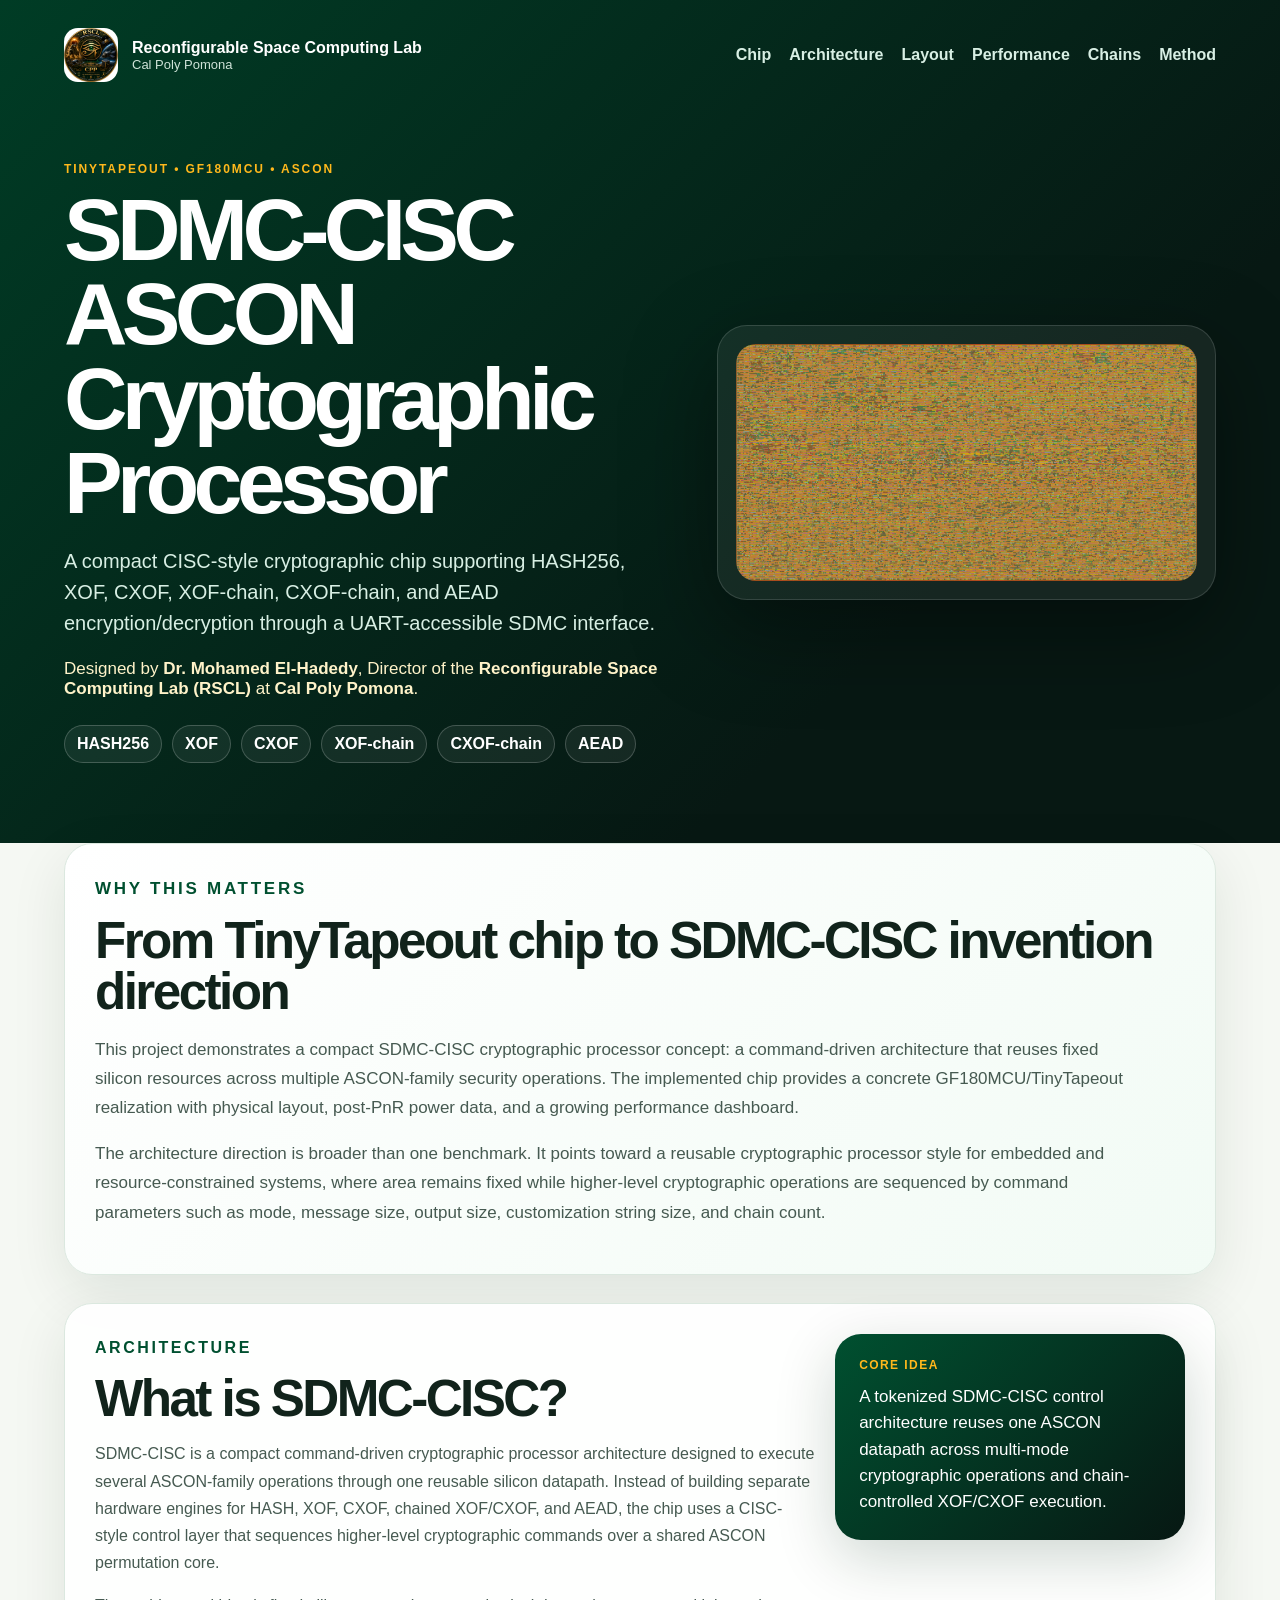
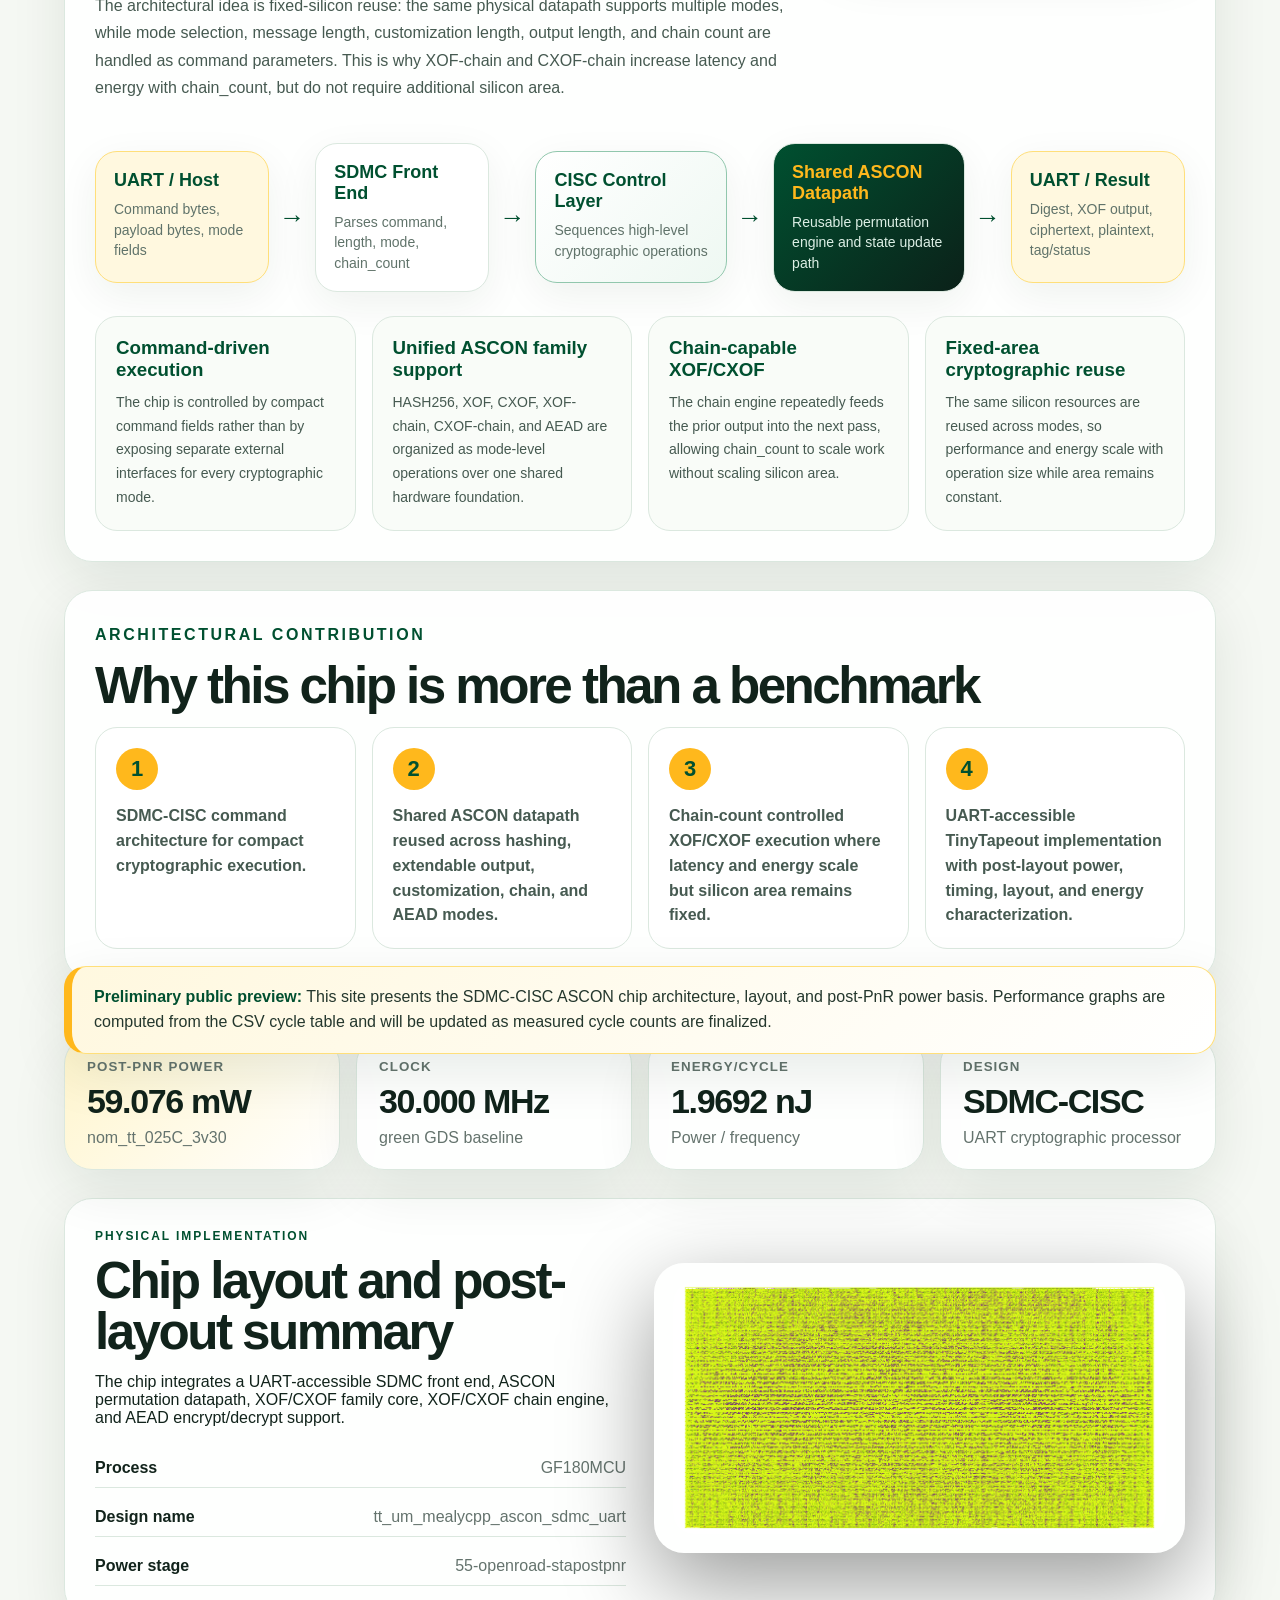
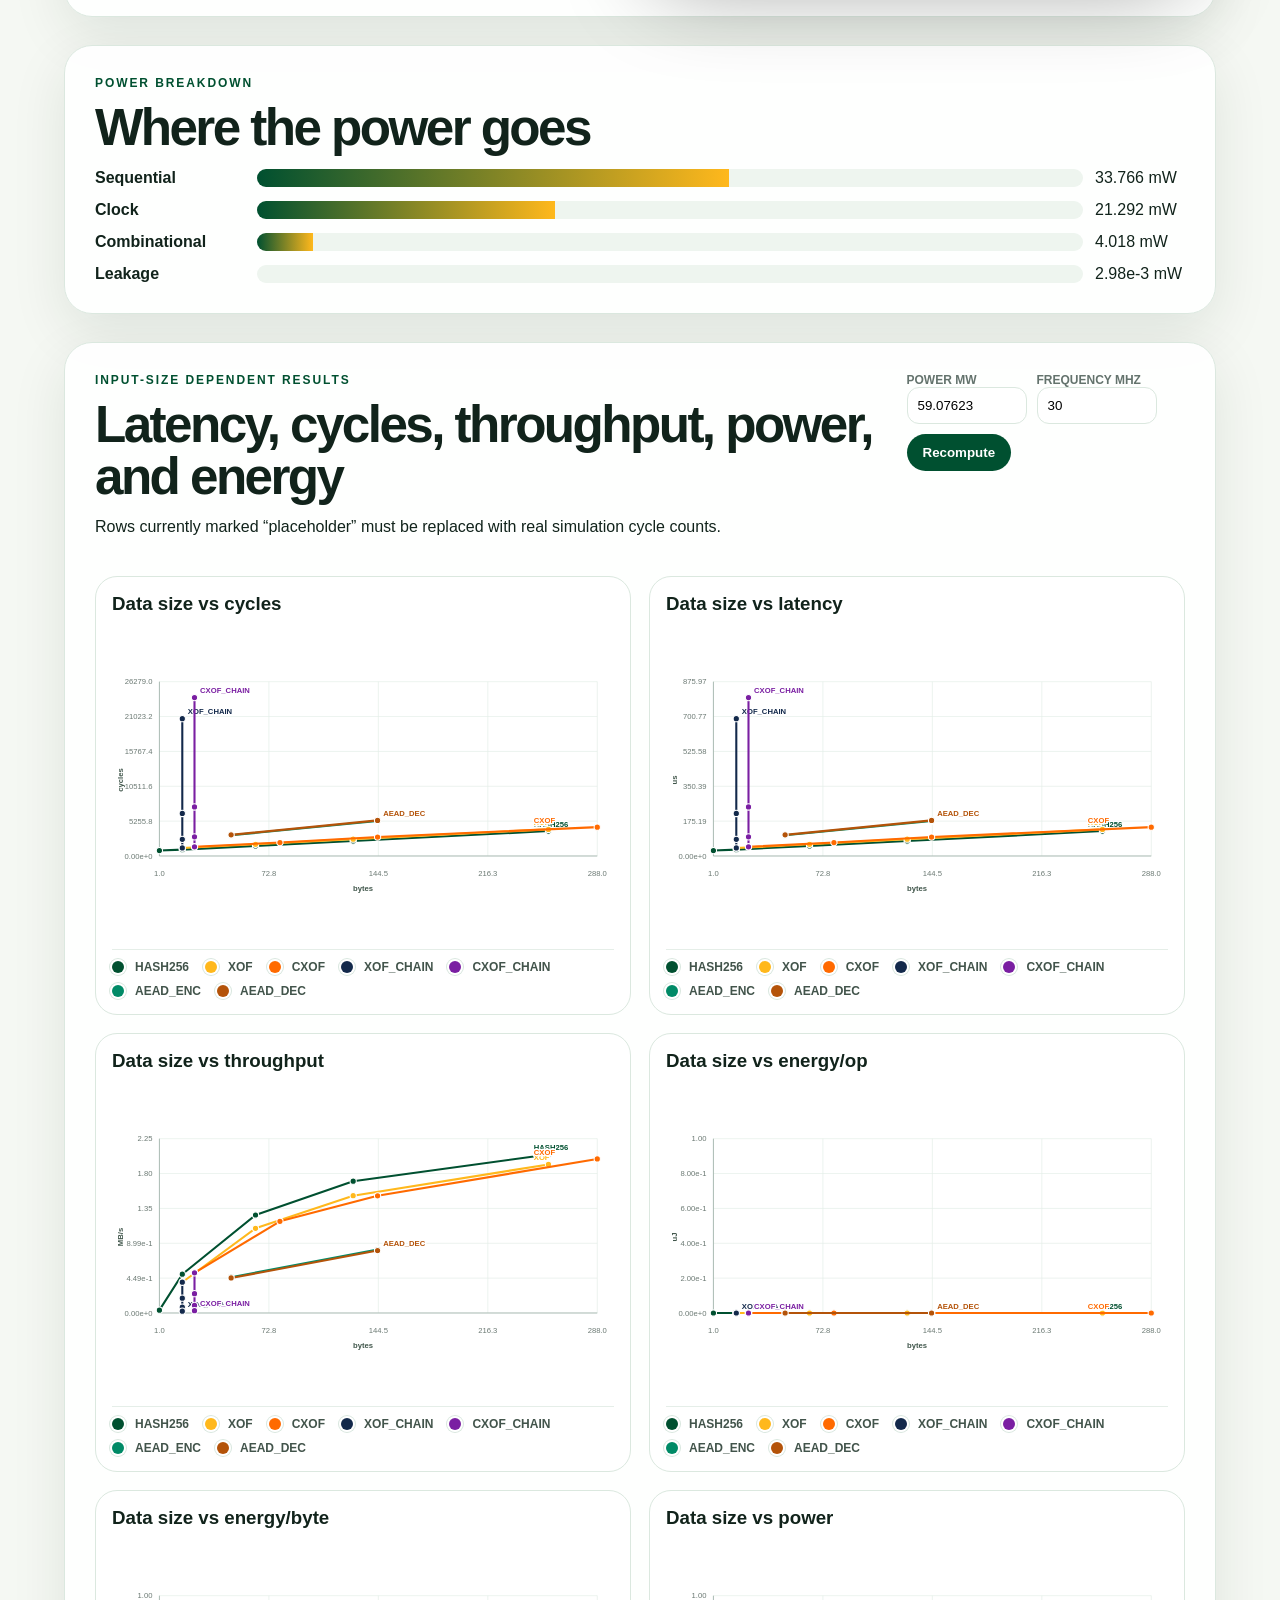
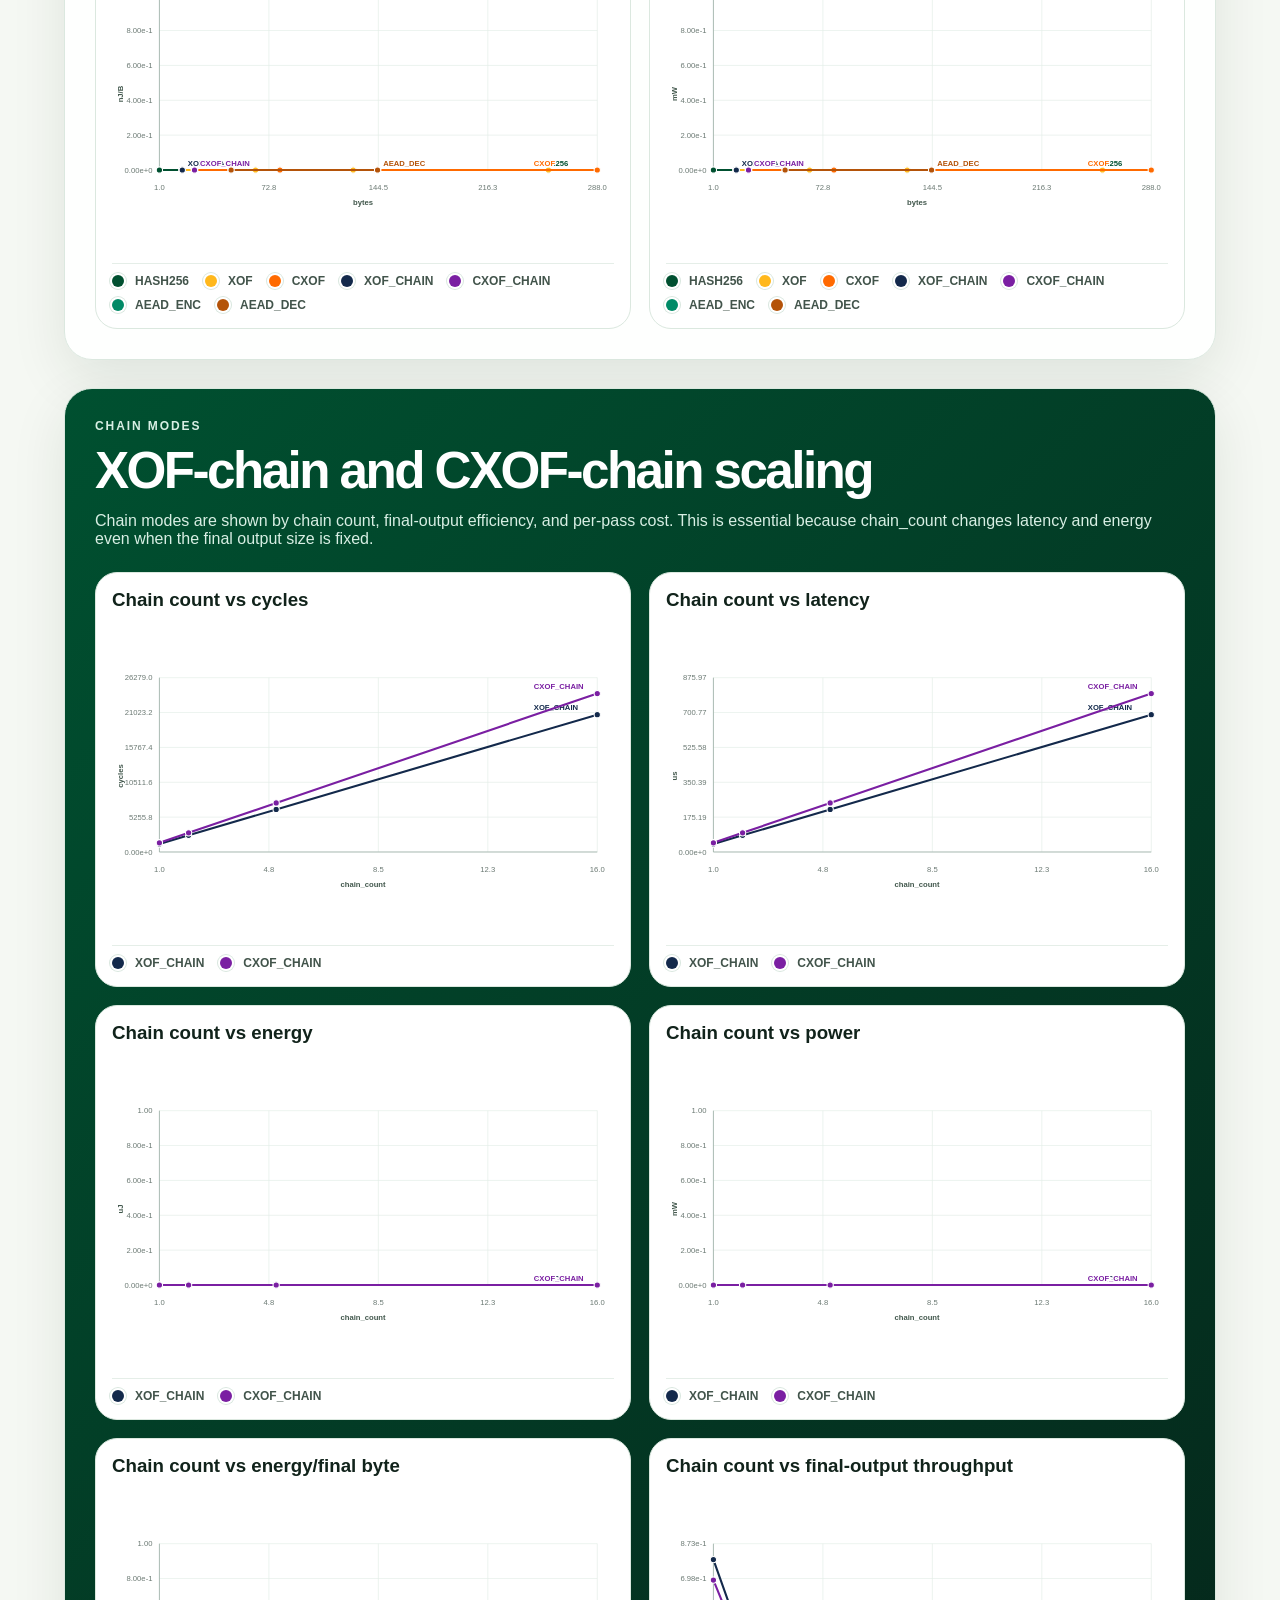
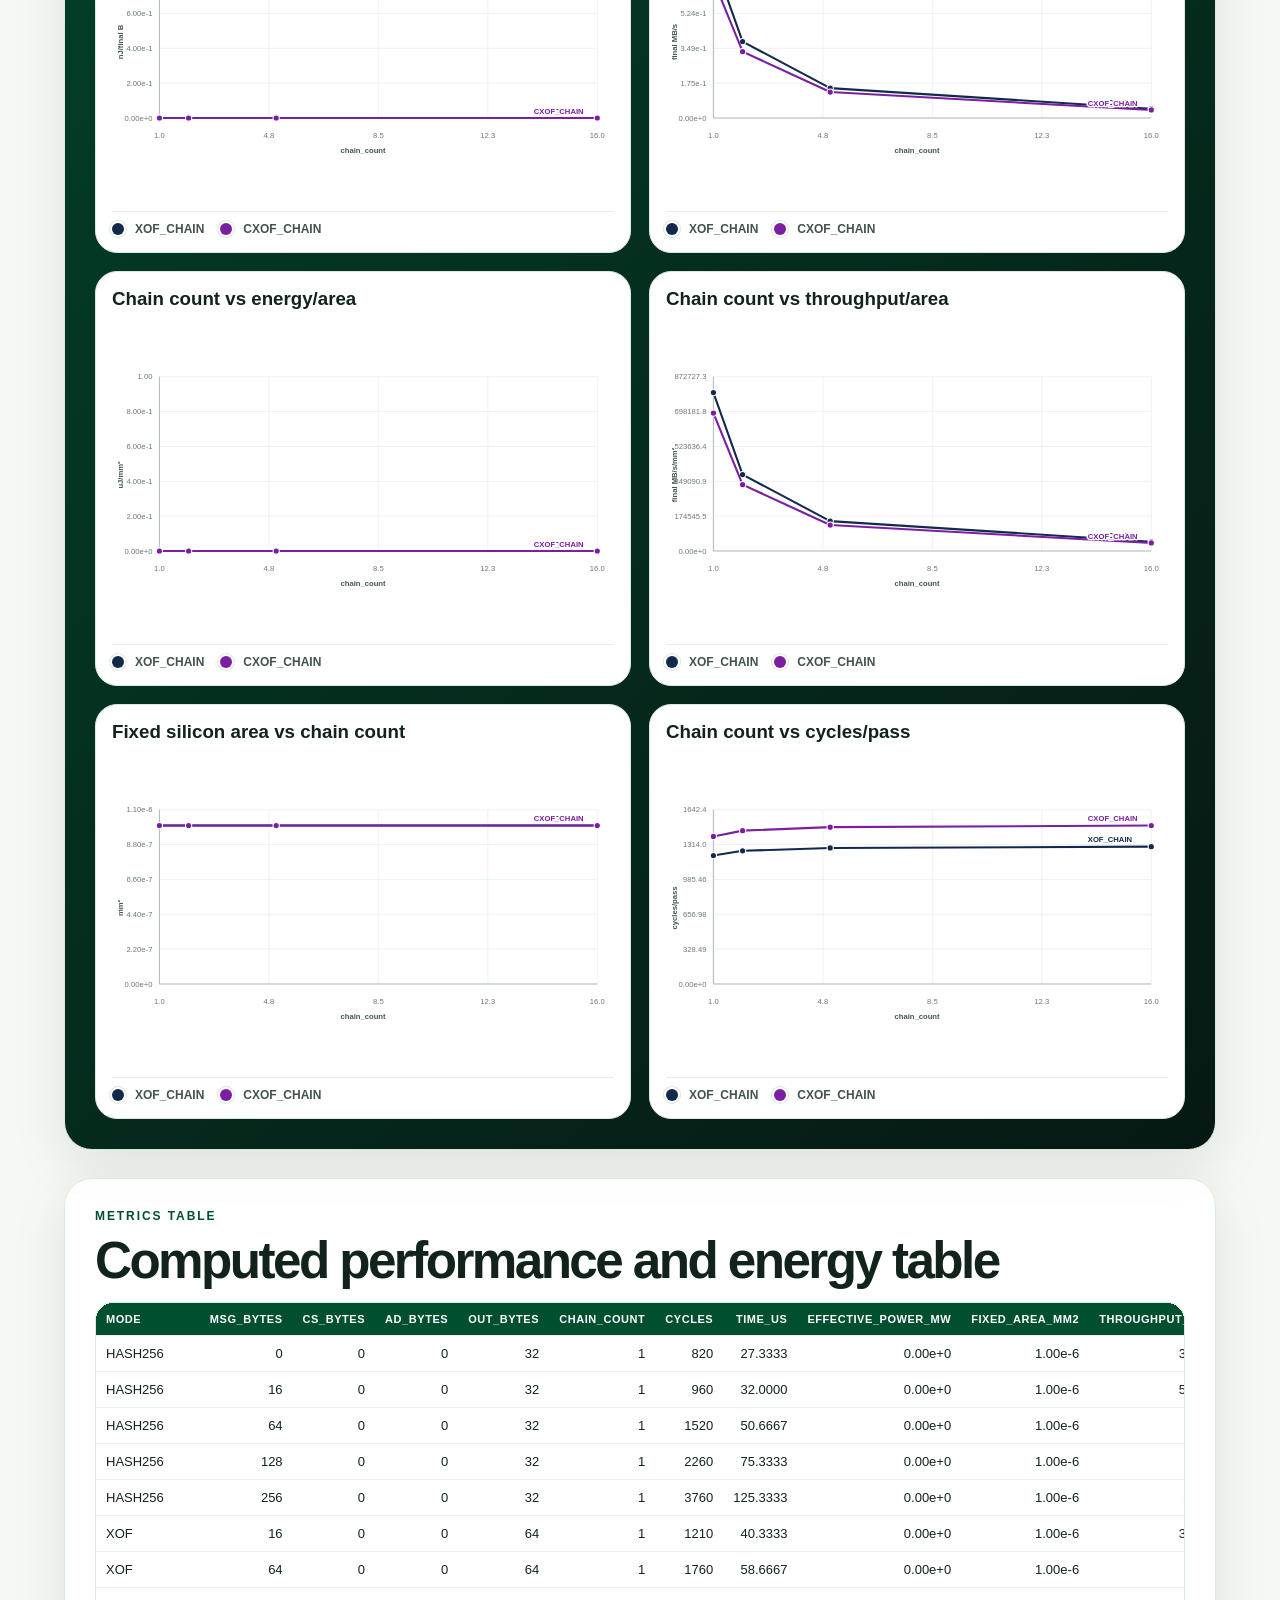
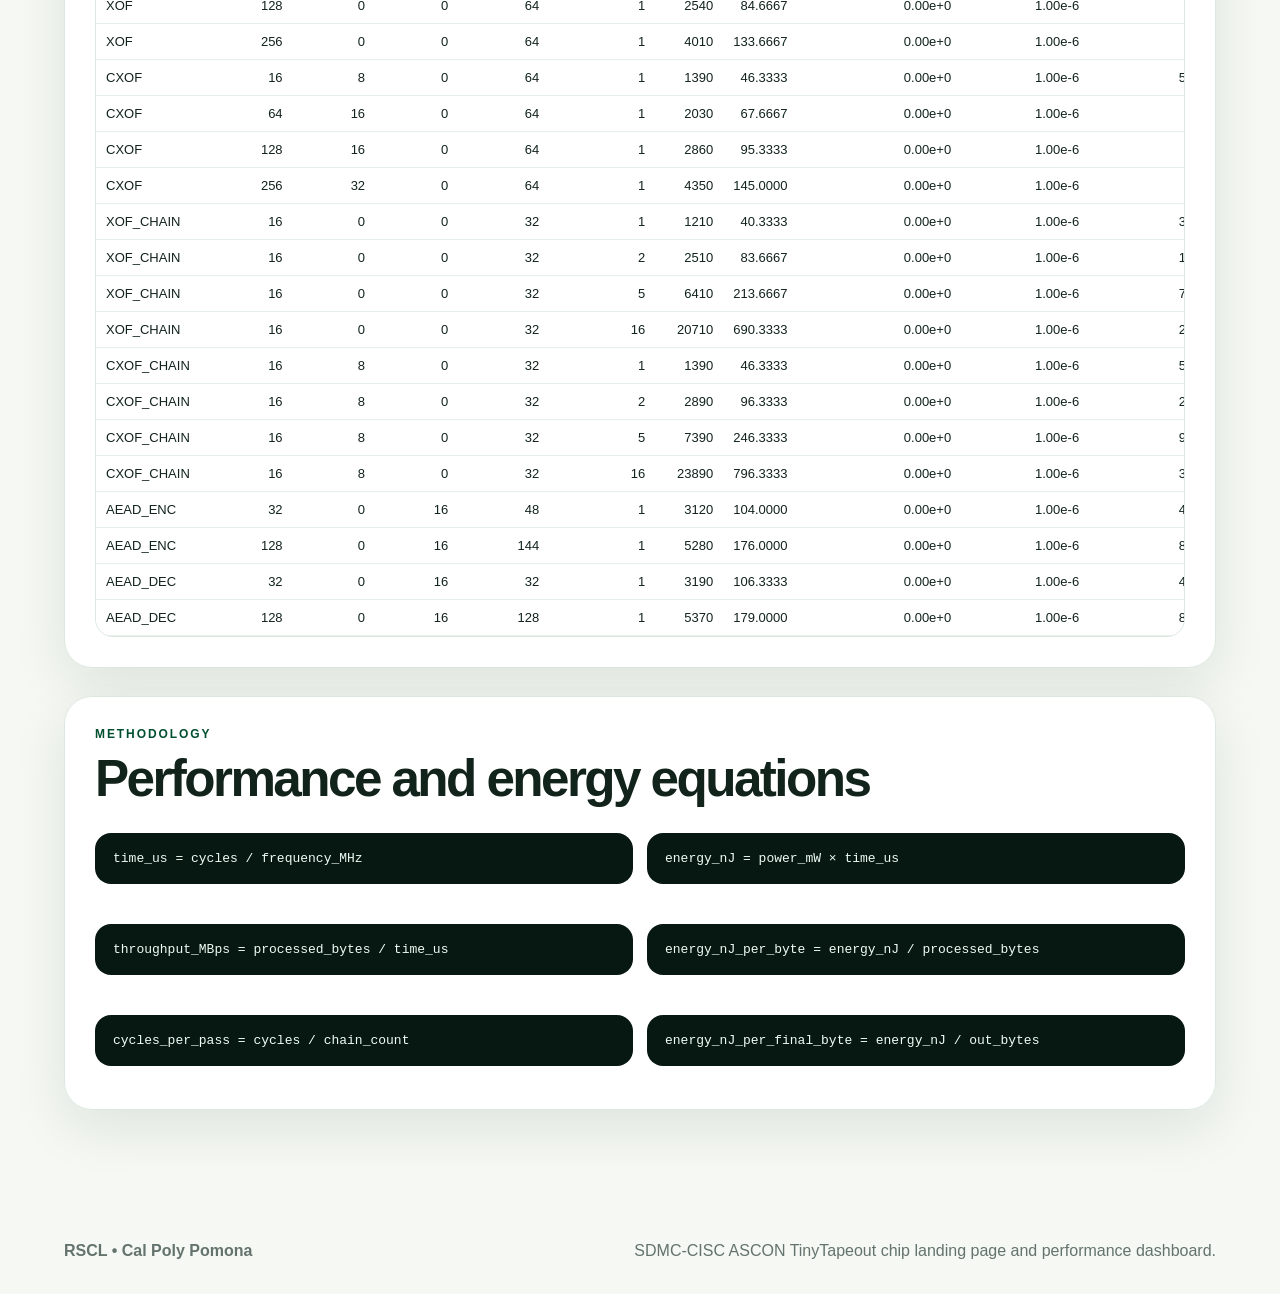
==== sdmc-cisc/index.html @ 66e09126 "Add SDMC-CISC ASCON chip website" ====
<!doctype html>
<html lang="en">
<head>
  <meta charset="utf-8">
  <meta name="viewport" content="width=device-width,initial-scale=1">
  <title>SDMC-CISC ASCON Chip | RSCL Cal Poly Pomona</title>
  <link rel="stylesheet" href="assets/style.css">
</head>
<body>
<header class="hero">
  <nav>
    <div class="brand">
      <img src="assets/rscl_logo.png" onerror="this.style.display='none'">
      <div>
        <b>Reconfigurable Space Computing Lab</b>
        <span>Cal Poly Pomona</span>
      </div>
    </div>
    <div class="links">
      <a href="#chip">Chip</a>
      <a href="#architecture">Architecture</a>
      <a href="#layout">Layout</a>
      <a href="#performance">Performance</a>
      <a href="#chains">Chains</a>
      <a href="#method">Method</a>
    </div>
  </nav>

  <section class="heroGrid" id="chip">
    <div>
      <p class="kicker">TinyTapeout • GF180MCU • ASCON</p>
      <h1>SDMC-CISC ASCON Cryptographic Processor</h1>
      <p class="lead">
        A compact CISC-style cryptographic chip supporting HASH256, XOF, CXOF,
        XOF-chain, CXOF-chain, and AEAD encryption/decryption through a UART-accessible SDMC interface.
      </p>
      <p class="credit">
        Designed by <b>Dr. Mohamed El-Hadedy</b>, Director of the
        <b>Reconfigurable Space Computing Lab (RSCL)</b> at <b>Cal Poly Pomona</b>.
      </p>
      <div class="pillRow">
        <span>HASH256</span><span>XOF</span><span>CXOF</span><span>XOF-chain</span><span>CXOF-chain</span><span>AEAD</span>
      </div>
    </div>
    <div class="chipCard">
      <img src="assets/layout.png" onerror="this.src='assets/sdmc_cisc_layout.png'">
    </div>
  </section>
</header>

<main>
  <section class="panel deanPanel">
  <p class="kicker dark">Why this matters</p>
  <h2>From TinyTapeout chip to SDMC-CISC invention direction</h2>
  <p>
    This project demonstrates a compact SDMC-CISC cryptographic processor concept:
    a command-driven architecture that reuses fixed silicon resources across multiple
    ASCON-family security operations. The implemented chip provides a concrete
    GF180MCU/TinyTapeout realization with physical layout, post-PnR power data,
    and a growing performance dashboard.
  </p>
  <p>
    The architecture direction is broader than one benchmark. It points toward a
    reusable cryptographic processor style for embedded and resource-constrained
    systems, where area remains fixed while higher-level cryptographic operations
    are sequenced by command parameters such as mode, message size, output size,
    customization string size, and chain count.
  </p>
</section>

  <section class="panel archPanel" id="architecture">
    <div class="sectionHead">
      <div>
        <p class="kicker dark">Architecture</p>
        <h2>What is SDMC-CISC?</h2>
        <p>
          SDMC-CISC is a compact command-driven cryptographic processor architecture
          designed to execute several ASCON-family operations through one reusable
          silicon datapath. Instead of building separate hardware engines for HASH,
          XOF, CXOF, chained XOF/CXOF, and AEAD, the chip uses a CISC-style control
          layer that sequences higher-level cryptographic commands over a shared
          ASCON permutation core.
        </p>
        <p>
          The architectural idea is fixed-silicon reuse: the same physical datapath
          supports multiple modes, while mode selection, message length, customization
          length, output length, and chain count are handled as command parameters.
          This is why XOF-chain and CXOF-chain increase latency and energy with
          chain_count, but do not require additional silicon area.
        </p>
      </div>
      <div class="archClaim">
        <b>Core idea</b>
        <span>
          A tokenized SDMC-CISC control architecture reuses one ASCON datapath across
          multi-mode cryptographic operations and chain-controlled XOF/CXOF execution.
        </span>
      </div>
    </div>

    <div class="archDiagram">
      <div class="archNode input">
        <b>UART / Host</b>
        <span>Command bytes, payload bytes, mode fields</span>
      </div>
      <div class="archArrow">→</div>
      <div class="archNode">
        <b>SDMC Front End</b>
        <span>Parses command, length, mode, chain_count</span>
      </div>
      <div class="archArrow">→</div>
      <div class="archNode cisc">
        <b>CISC Control Layer</b>
        <span>Sequences high-level cryptographic operations</span>
      </div>
      <div class="archArrow">→</div>
      <div class="archNode core">
        <b>Shared ASCON Datapath</b>
        <span>Reusable permutation engine and state update path</span>
      </div>
      <div class="archArrow">→</div>
      <div class="archNode output">
        <b>UART / Result</b>
        <span>Digest, XOF output, ciphertext, plaintext, tag/status</span>
      </div>
    </div>

    <div class="archCards">
      <article>
        <h3>Command-driven execution</h3>
        <p>
          The chip is controlled by compact command fields rather than by exposing
          separate external interfaces for every cryptographic mode.
        </p>
      </article>
      <article>
        <h3>Unified ASCON family support</h3>
        <p>
          HASH256, XOF, CXOF, XOF-chain, CXOF-chain, and AEAD are organized as
          mode-level operations over one shared hardware foundation.
        </p>
      </article>
      <article>
        <h3>Chain-capable XOF/CXOF</h3>
        <p>
          The chain engine repeatedly feeds the prior output into the next pass,
          allowing chain_count to scale work without scaling silicon area.
        </p>
      </article>
      <article>
        <h3>Fixed-area cryptographic reuse</h3>
        <p>
          The same silicon resources are reused across modes, so performance and
          energy scale with operation size while area remains constant.
        </p>
      </article>
    </div>
  </section>

  <section class="panel archPanel">
    <p class="kicker dark">Architectural contribution</p>
    <h2>Why this chip is more than a benchmark</h2>
    <div class="contribGrid">
      <div>
        <b>1</b>
        <span>SDMC-CISC command architecture for compact cryptographic execution.</span>
      </div>
      <div>
        <b>2</b>
        <span>Shared ASCON datapath reused across hashing, extendable output, customization, chain, and AEAD modes.</span>
      </div>
      <div>
        <b>3</b>
        <span>Chain-count controlled XOF/CXOF execution where latency and energy scale but silicon area remains fixed.</span>
      </div>
      <div>
        <b>4</b>
        <span>UART-accessible TinyTapeout implementation with post-layout power, timing, layout, and energy characterization.</span>
      </div>
    </div>
  </section>
  <section class="notice">
  <b>Preliminary public preview:</b>
  This site presents the SDMC-CISC ASCON chip architecture, layout, and post-PnR power basis.
  Performance graphs are computed from the CSV cycle table and will be updated as measured cycle counts are finalized.
</section>

  <section class="cards" id="layout">
    <div class="card gold"><small>Post-PnR Power</small><strong id="powerCard">—</strong><span>nom_tt_025C_3v30</span></div>
    <div class="card"><small>Clock</small><strong id="freqCard">—</strong><span>green GDS baseline</span></div>
    <div class="card"><small>Energy/Cycle</small><strong id="epcCard">—</strong><span>Power / frequency</span></div>
    <div class="card"><small>Design</small><strong>SDMC-CISC</strong><span>UART cryptographic processor</span></div>
  </section>

  <section class="panel two">
    <div>
      <p class="kicker dark">Physical implementation</p>
      <h2>Chip layout and post-layout summary</h2>
      <p>
        The chip integrates a UART-accessible SDMC front end, ASCON permutation datapath,
        XOF/CXOF family core, XOF/CXOF chain engine, and AEAD encrypt/decrypt support.
      </p>
      <div class="metricList">
        <div><b>Process</b><span id="processText">GF180MCU</span></div>
        <div><b>Design name</b><span id="designText">tt_um_mealycpp_ascon_sdmc_uart</span></div>
        <div><b>Power stage</b><span id="stageText">post-PnR</span></div>
      </div>
    </div>
    <div class="imageBox">
      <img src="assets/render.png" onerror="this.src='assets/layout.png'">
    </div>
  </section>

  <section class="panel">
    <p class="kicker dark">Power breakdown</p>
    <h2>Where the power goes</h2>
    <div class="bars" id="powerBars"></div>
  </section>

  <section class="panel" id="performance">
    <div class="sectionHead">
      <div>
        <p class="kicker dark">Input-size dependent results</p>
        <h2>Latency, cycles, throughput, power, and energy</h2>
        <p>Rows currently marked “placeholder” must be replaced with real simulation cycle counts.</p>
      </div>
      <div class="controls">
        <label>Power mW <input id="powerInput" type="number" step="0.0001"></label>
        <label>Frequency MHz <input id="freqInput" type="number" step="0.001"></label>
        <button onclick="recompute()">Recompute</button>
      </div>
    </div>

    <div class="charts">
      <div class="chartBox"><h3>Data size vs cycles</h3><svg id="cyclesChart"></svg></div>
      <div class="chartBox"><h3>Data size vs latency</h3><svg id="latencyChart"></svg></div>
      <div class="chartBox"><h3>Data size vs throughput</h3><svg id="throughputChart"></svg></div>
      <div class="chartBox"><h3>Data size vs energy/op</h3><svg id="energyChart"></svg></div>
      <div class="chartBox"><h3>Data size vs energy/byte</h3><svg id="energyByteChart"></svg></div>
      <div class="chartBox"><h3>Data size vs power</h3><svg id="powerChart"></svg></div>
    </div>
  </section>

  <section class="panel darkPanel" id="chains">
    <p class="kicker">Chain modes</p>
    <h2>XOF-chain and CXOF-chain scaling</h2>
    <p>
      Chain modes are shown by chain count, final-output efficiency, and per-pass cost.
      This is essential because chain_count changes latency and energy even when the final output size is fixed.
    </p>
    <div class="charts">
      <div class="chartBox"><h3>Chain count vs cycles</h3><svg id="chainCyclesChart"></svg></div>
      <div class="chartBox"><h3>Chain count vs latency</h3><svg id="chainLatencyChart"></svg></div>
      <div class="chartBox"><h3>Chain count vs energy</h3><svg id="chainEnergyChart"></svg></div>
      <div class="chartBox"><h3>Chain count vs power</h3><svg id="chainPowerChart"></svg></div>
      <div class="chartBox"><h3>Chain count vs energy/final byte</h3><svg id="chainEnergyByteChart"></svg></div>
      <div class="chartBox"><h3>Chain count vs final-output throughput</h3><svg id="chainFinalThroughputChart"></svg></div>
      <div class="chartBox"><h3>Chain count vs energy/area</h3><svg id="chainEnergyAreaChart"></svg></div>
      <div class="chartBox"><h3>Chain count vs throughput/area</h3><svg id="chainThroughputAreaChart"></svg></div>
      <div class="chartBox"><h3>Fixed silicon area vs chain count</h3><svg id="chainAreaChart"></svg></div>
      <div class="chartBox"><h3>Chain count vs cycles/pass</h3><svg id="chainCyclesPassChart"></svg></div>
    </div>
  </section>

  <section class="panel">
    <p class="kicker dark">Metrics table</p>
    <h2>Computed performance and energy table</h2>
    <div class="tableWrap">
      <table id="dataTable"></table>
    </div>
  </section>

  <section class="panel" id="method">
    <p class="kicker dark">Methodology</p>
    <h2>Performance and energy equations</h2>
    <div class="eqGrid">
      <pre>time_us = cycles / frequency_MHz</pre>
      <pre>energy_nJ = power_mW × time_us</pre>
      <pre>throughput_MBps = processed_bytes / time_us</pre>
      <pre>energy_nJ_per_byte = energy_nJ / processed_bytes</pre>
      <pre>cycles_per_pass = cycles / chain_count</pre>
      <pre>energy_nJ_per_final_byte = energy_nJ / out_bytes</pre>
    </div>
  </section>
</main>

<footer>
  <b>RSCL • Cal Poly Pomona</b>
  <span>SDMC-CISC ASCON TinyTapeout chip landing page and performance dashboard.</span>
</footer>

<script src="assets/app.js"></script>
</body>
</html>
---- sdmc-cisc/assets/style.css ----
:root{
  --green:#005030; --gold:#ffb81c; --dark:#071813; --ink:#11231b;
  --muted:#64736d; --bg:#f5f8f3; --white:#fff; --line:#dbe8df;
  --orange:#ff6a00; --blue:#13294b; --purple:#7a1fa2;
}
*{box-sizing:border-box}
body{margin:0;font-family:Inter,Segoe UI,Arial,sans-serif;background:radial-gradient(circle at 10% 0,#fff0bf,transparent 32rem),var(--bg);color:var(--ink)}
.hero{background:linear-gradient(135deg,#003c25,#071813 72%);color:white;padding:28px clamp(20px,5vw,70px) 80px;overflow:hidden}
nav{display:flex;justify-content:space-between;align-items:center;gap:20px}
.brand{display:flex;align-items:center;gap:14px}.brand img{width:54px;height:54px;object-fit:contain;background:white;border-radius:14px}.brand span{display:block;color:#cfe3d8;font-size:13px}
.links{display:flex;gap:18px;flex-wrap:wrap}.links a{color:#d8efe4;text-decoration:none;font-weight:700}.links a:hover{color:var(--gold)}
.heroGrid{display:grid;grid-template-columns:1.1fr .9fr;gap:42px;align-items:center;padding-top:80px}
.kicker{color:var(--gold);font-size:12px;font-weight:900;text-transform:uppercase;letter-spacing:.16em;margin:0 0 12px}.kicker.dark{color:var(--green)}
h1{font-size:clamp(44px,7vw,88px);line-height:.96;letter-spacing:-.065em;margin:0}
h2{font-size:clamp(30px,4vw,54px);line-height:1;letter-spacing:-.05em;margin:0 0 16px}
h3{margin:0 0 10px}.lead{font-size:20px;line-height:1.55;color:#d8efe4;max-width:820px}.credit{font-size:17px;color:#fff3c9}
.pillRow{display:flex;gap:10px;flex-wrap:wrap;margin-top:26px}.pillRow span{border:1px solid #ffffff33;border-radius:999px;padding:9px 12px;background:#ffffff10;font-weight:800}
.chipCard,.imageBox{background:#ffffff10;border:1px solid #ffffff22;border-radius:30px;padding:18px;box-shadow:0 30px 90px #0006}.chipCard img,.imageBox img{width:100%;border-radius:20px;display:block}
main{padding:0 clamp(16px,5vw,70px) 70px}.cards{display:grid;grid-template-columns:repeat(4,1fr);gap:16px;max-width:1320px;margin:-46px auto 28px;position:relative}
.card,.panel{background:#fffffff2;border:1px solid var(--line);box-shadow:0 18px 55px #00281718;border-radius:28px}.card{padding:22px}.card.gold{background:linear-gradient(135deg,#fff5cc,#fff)}
.card small{display:block;color:var(--muted);font-weight:900;text-transform:uppercase;letter-spacing:.08em}.card strong{display:block;font-size:34px;margin:8px 0;letter-spacing:-.04em}.card span{color:var(--muted)}
.panel{max-width:1320px;margin:0 auto 28px;padding:30px}.two{display:grid;grid-template-columns:1fr 1fr;gap:28px;align-items:center}
.metricList{display:grid;gap:10px;margin-top:22px}.metricList div{display:flex;justify-content:space-between;gap:20px;border-bottom:1px solid var(--line);padding:10px 0}.metricList span{color:var(--muted)}
.bars{display:grid;gap:14px}.barRow{display:grid;grid-template-columns:150px 1fr 90px;gap:12px;align-items:center}.barTrack{height:18px;background:#eef5ef;border-radius:999px;overflow:hidden}.barFill{height:100%;background:linear-gradient(90deg,var(--green),var(--gold))}
.sectionHead{display:flex;justify-content:space-between;align-items:flex-start;gap:20px}.controls{display:flex;gap:10px;flex-wrap:wrap;align-items:end}.controls label{display:grid;color:var(--muted);font-size:12px;font-weight:900;text-transform:uppercase}.controls input{padding:10px;border:1px solid var(--line);border-radius:12px;width:120px}.controls button{background:var(--green);color:white;border:0;border-radius:999px;padding:11px 16px;font-weight:900}
.charts{display:grid;grid-template-columns:repeat(2,1fr);gap:18px;margin-top:24px}.chartBox{background:white;border:1px solid var(--line);border-radius:22px;padding:16px;overflow:hidden}.chartBox svg{width:100%;height:310px}.darkPanel{background:linear-gradient(135deg,var(--green),var(--dark));color:white}.darkPanel p{color:#d8efe4}.darkPanel .chartBox{color:var(--ink)}
.axis{stroke:#90a49a}.grid{stroke:#e4eee8}.line{fill:none;stroke-width:3;stroke-linecap:round;stroke-linejoin:round}.dot{stroke:white;stroke-width:1.5}.tick{fill:#6b7973;font-size:11px}.legend{display:flex;gap:12px;flex-wrap:wrap;margin-top:8px;font-size:12px;color:var(--muted)}.sw{width:10px;height:10px;border-radius:50%;display:inline-block;margin-right:5px}
.tableWrap{overflow:auto;border:1px solid var(--line);border-radius:18px}table{width:100%;min-width:1200px;border-collapse:collapse;background:white}th,td{padding:10px;border-bottom:1px solid #e8f0eb;text-align:right;font-size:13px}th:first-child,td:first-child{text-align:left}th{background:var(--green);color:white;text-transform:uppercase;font-size:11px;letter-spacing:.05em}
.eqGrid{display:grid;grid-template-columns:repeat(2,1fr);gap:14px}pre{background:#071813;color:#eefdf4;border-radius:16px;padding:18px;overflow:auto}
footer{padding:34px clamp(16px,5vw,70px);display:flex;justify-content:space-between;gap:18px;color:var(--muted)}
@media(max-width:900px){.heroGrid,.two,.cards,.charts,.eqGrid{grid-template-columns:1fr}.sectionHead,nav{flex-direction:column;align-items:flex-start}}

.legend{
  display:flex;
  flex-wrap:wrap;
  gap:10px 16px;
  margin-top:10px;
  padding-top:10px;
  border-top:1px solid #e5eee8;
  color:#42544b;
  font-size:12px;
  font-weight:800;
}
.legend span{
  display:inline-flex;
  align-items:center;
  gap:6px;
}
.sw{
  width:12px;
  height:12px;
  border-radius:999px;
  display:inline-block;
  box-shadow:0 0 0 2px #fff,0 0 0 3px #d9e7df;
}
.seriesLabel{
  font-size:11px;
  font-weight:900;
  paint-order:stroke;
  stroke:#fff;
  stroke-width:4px;
  stroke-linejoin:round;
}
.axisLabel{
  font-weight:900;
  fill:#40564b;
}

.archPanel p{
  color:#465a51;
  line-height:1.7;
  font-size:16px;
}
.archClaim{
  background:linear-gradient(135deg,#005030,#071813);
  color:white;
  border-radius:26px;
  padding:24px;
  min-width:280px;
  max-width:430px;
  box-shadow:0 18px 60px #00281730;
}
.archClaim b{
  display:block;
  color:#ffb81c;
  text-transform:uppercase;
  letter-spacing:.12em;
  font-size:12px;
  margin-bottom:12px;
}
.archClaim span{
  display:block;
  line-height:1.55;
  font-size:17px;
}
.archDiagram{
  margin-top:26px;
  display:grid;
  grid-template-columns:1fr auto 1fr auto 1.1fr auto 1.1fr auto 1fr;
  gap:10px;
  align-items:center;
}
.archNode{
  min-height:132px;
  background:white;
  border:1px solid #dbe8df;
  border-radius:22px;
  padding:18px;
  box-shadow:0 12px 40px #00281710;
}
.archNode b{
  display:block;
  color:#005030;
  font-size:18px;
  margin-bottom:8px;
}
.archNode span{
  color:#60736a;
  line-height:1.45;
  font-size:14px;
}
.archNode.input,
.archNode.output{
  background:#fff8df;
  border-color:#ffdf7a;
}
.archNode.cisc{
  background:linear-gradient(135deg,#fff,#eef8f2);
  border-color:#91c7ad;
}
.archNode.core{
  background:linear-gradient(135deg,#005030,#0b2119);
  color:white;
}
.archNode.core b{color:#ffb81c}
.archNode.core span{color:#dcefe5}
.archArrow{
  color:#005030;
  font-size:26px;
  font-weight:900;
}
.archCards{
  display:grid;
  grid-template-columns:repeat(4,1fr);
  gap:16px;
  margin-top:24px;
}
.archCards article{
  background:#f9fcf8;
  border:1px solid #dbe8df;
  border-radius:22px;
  padding:20px;
}
.archCards h3{
  color:#005030;
  margin-bottom:10px;
}
.archCards p{
  margin:0;
  font-size:14px;
}
.contribGrid{
  display:grid;
  grid-template-columns:repeat(4,1fr);
  gap:16px;
}
.contribGrid div{
  background:white;
  border:1px solid #dbe8df;
  border-radius:22px;
  padding:20px;
  min-height:150px;
}
.contribGrid b{
  display:grid;
  place-items:center;
  width:42px;
  height:42px;
  border-radius:50%;
  background:#ffb81c;
  color:#005030;
  font-size:22px;
  margin-bottom:14px;
}
.contribGrid span{
  color:#465a51;
  line-height:1.55;
  font-weight:700;
}
@media(max-width:1100px){
  .archDiagram{
    grid-template-columns:1fr;
  }
  .archArrow{
    transform:rotate(90deg);
    text-align:center;
  }
  .archCards,
  .contribGrid{
    grid-template-columns:1fr 1fr;
  }
}
@media(max-width:700px){
  .archCards,
  .contribGrid{
    grid-template-columns:1fr;
  }
}

.notice{
  max-width:1320px;
  margin:-42px auto 28px;
  position:relative;
  z-index:3;
  background:linear-gradient(135deg,#fff8df,#ffffff);
  border:1px solid #ffdf7a;
  border-left:8px solid #ffb81c;
  border-radius:22px;
  padding:18px 22px;
  box-shadow:0 18px 55px #00281718;
  color:#24372d;
  line-height:1.55;
}
.notice b{
  color:#005030;
}

.deanPanel{
  background:linear-gradient(135deg,#ffffff,#f2fbf5);
}
.deanPanel p{
  color:#465a51;
  line-height:1.72;
  font-size:17px;
  max-width:1040px;
}
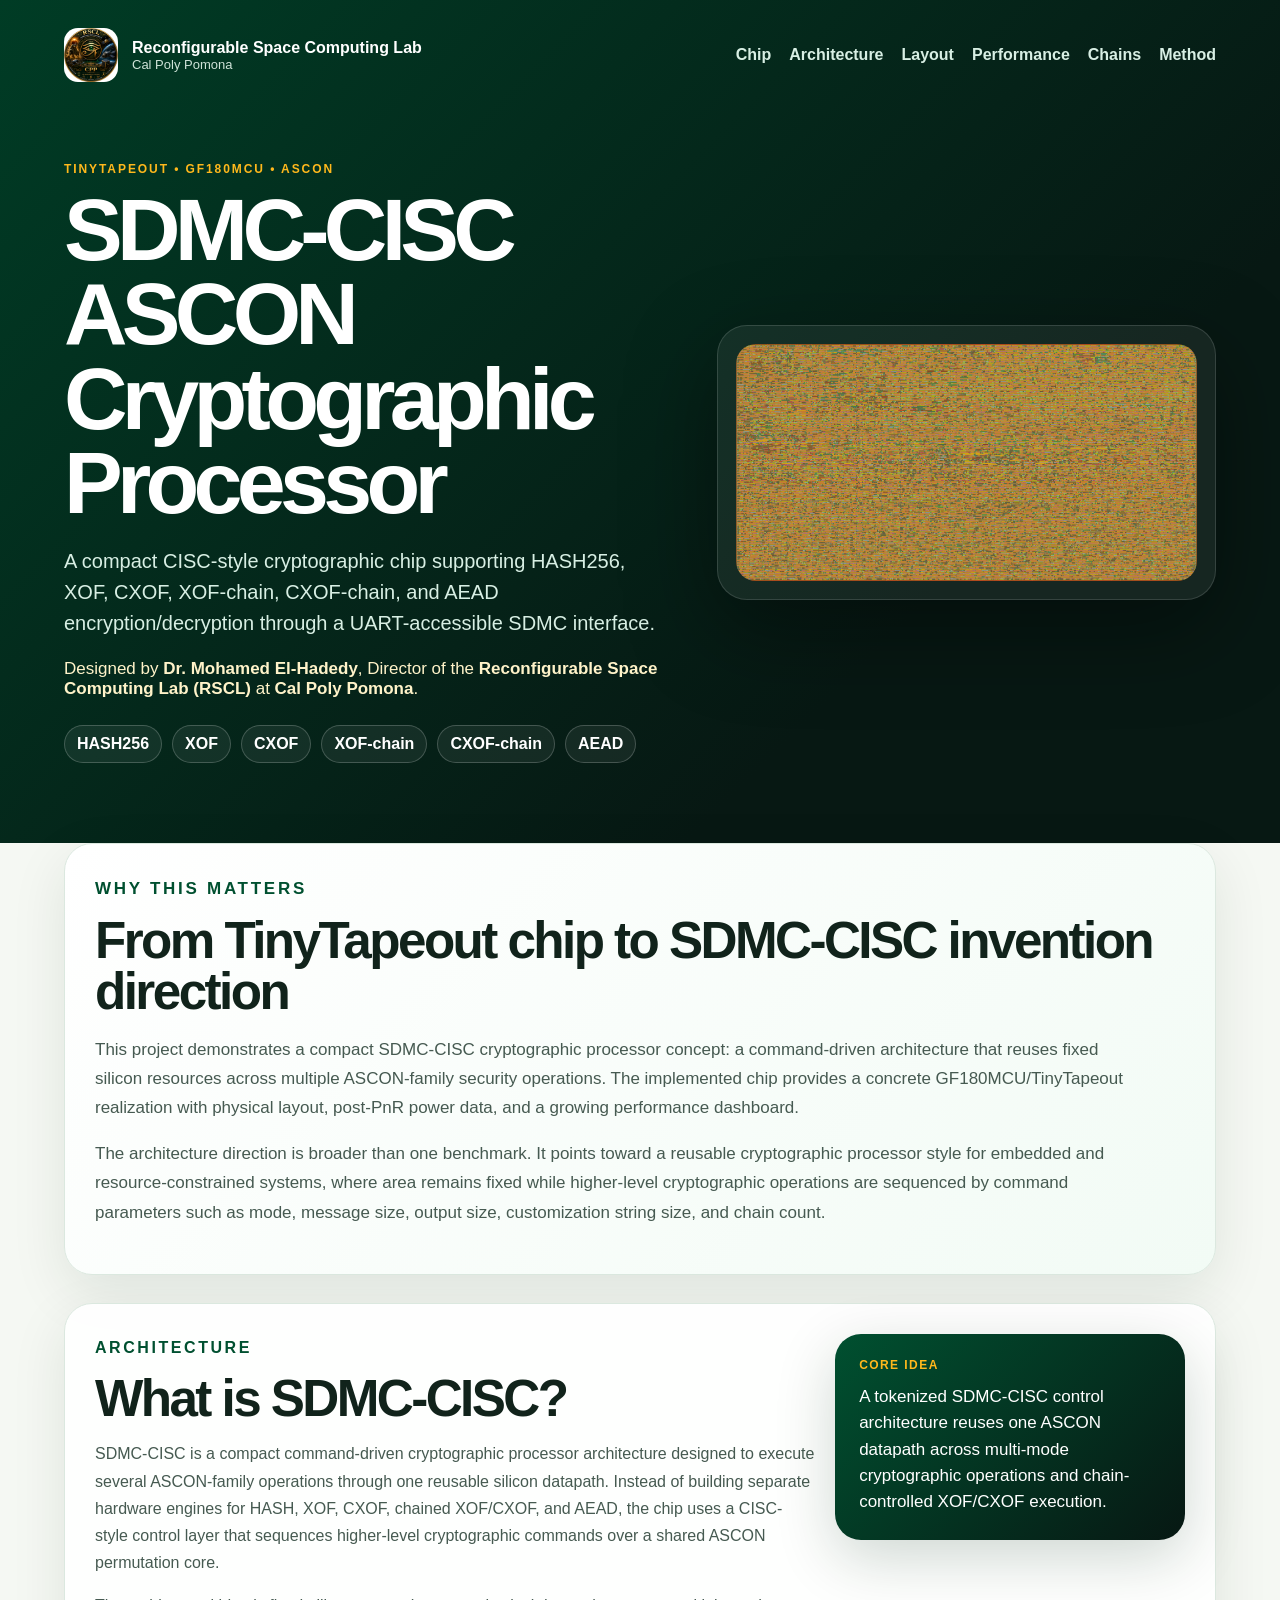
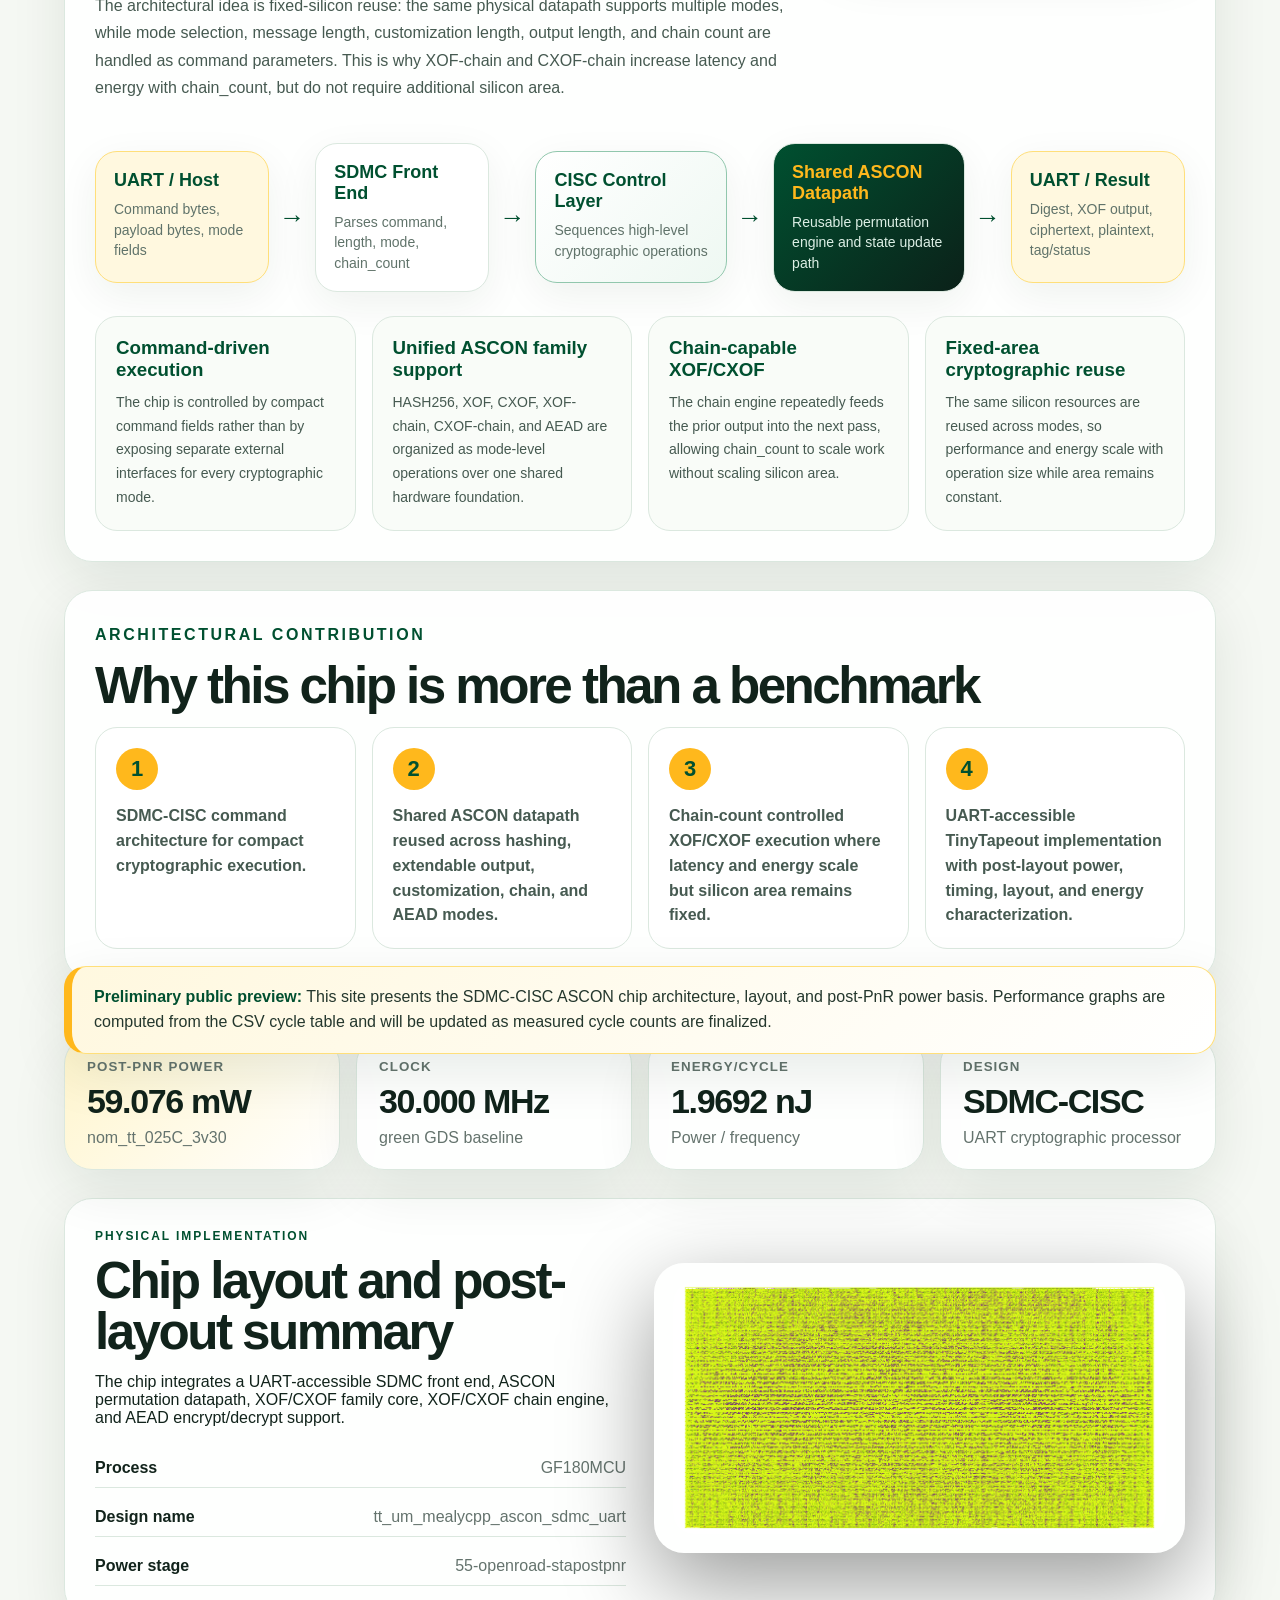
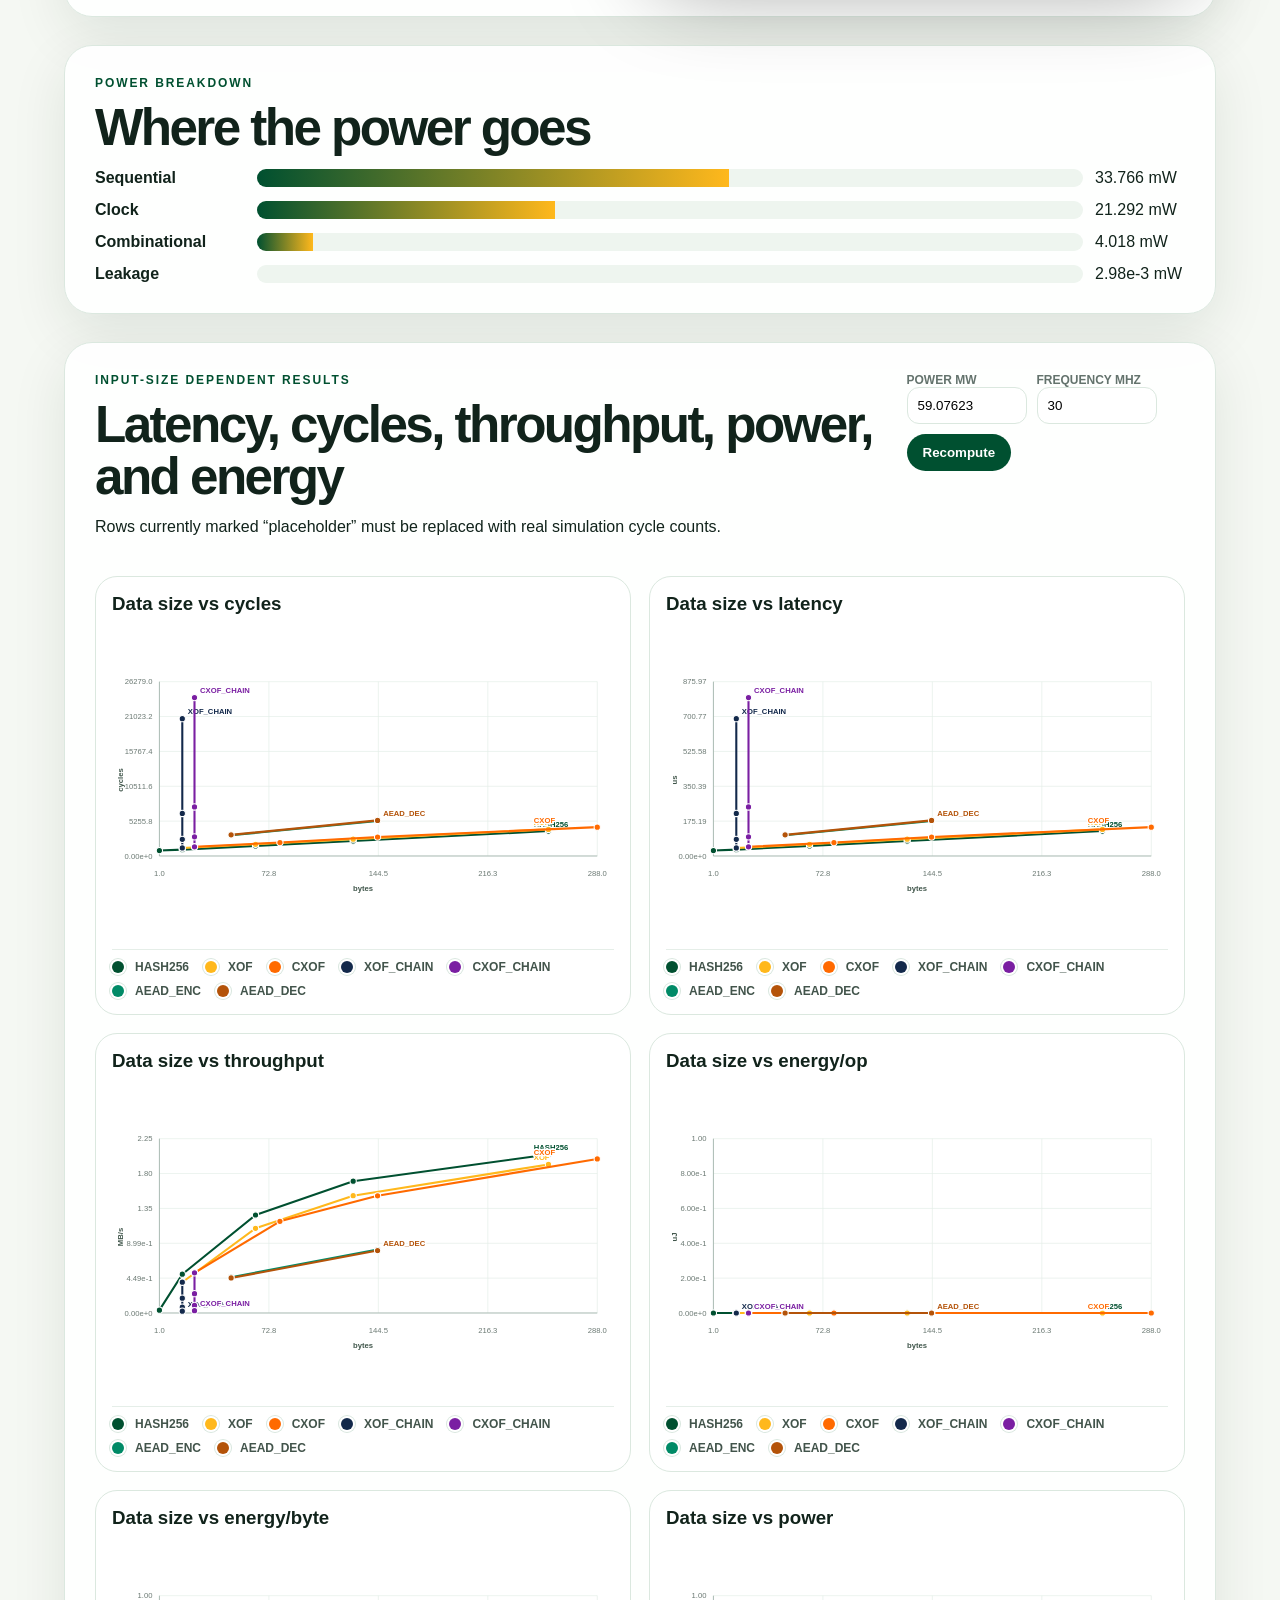
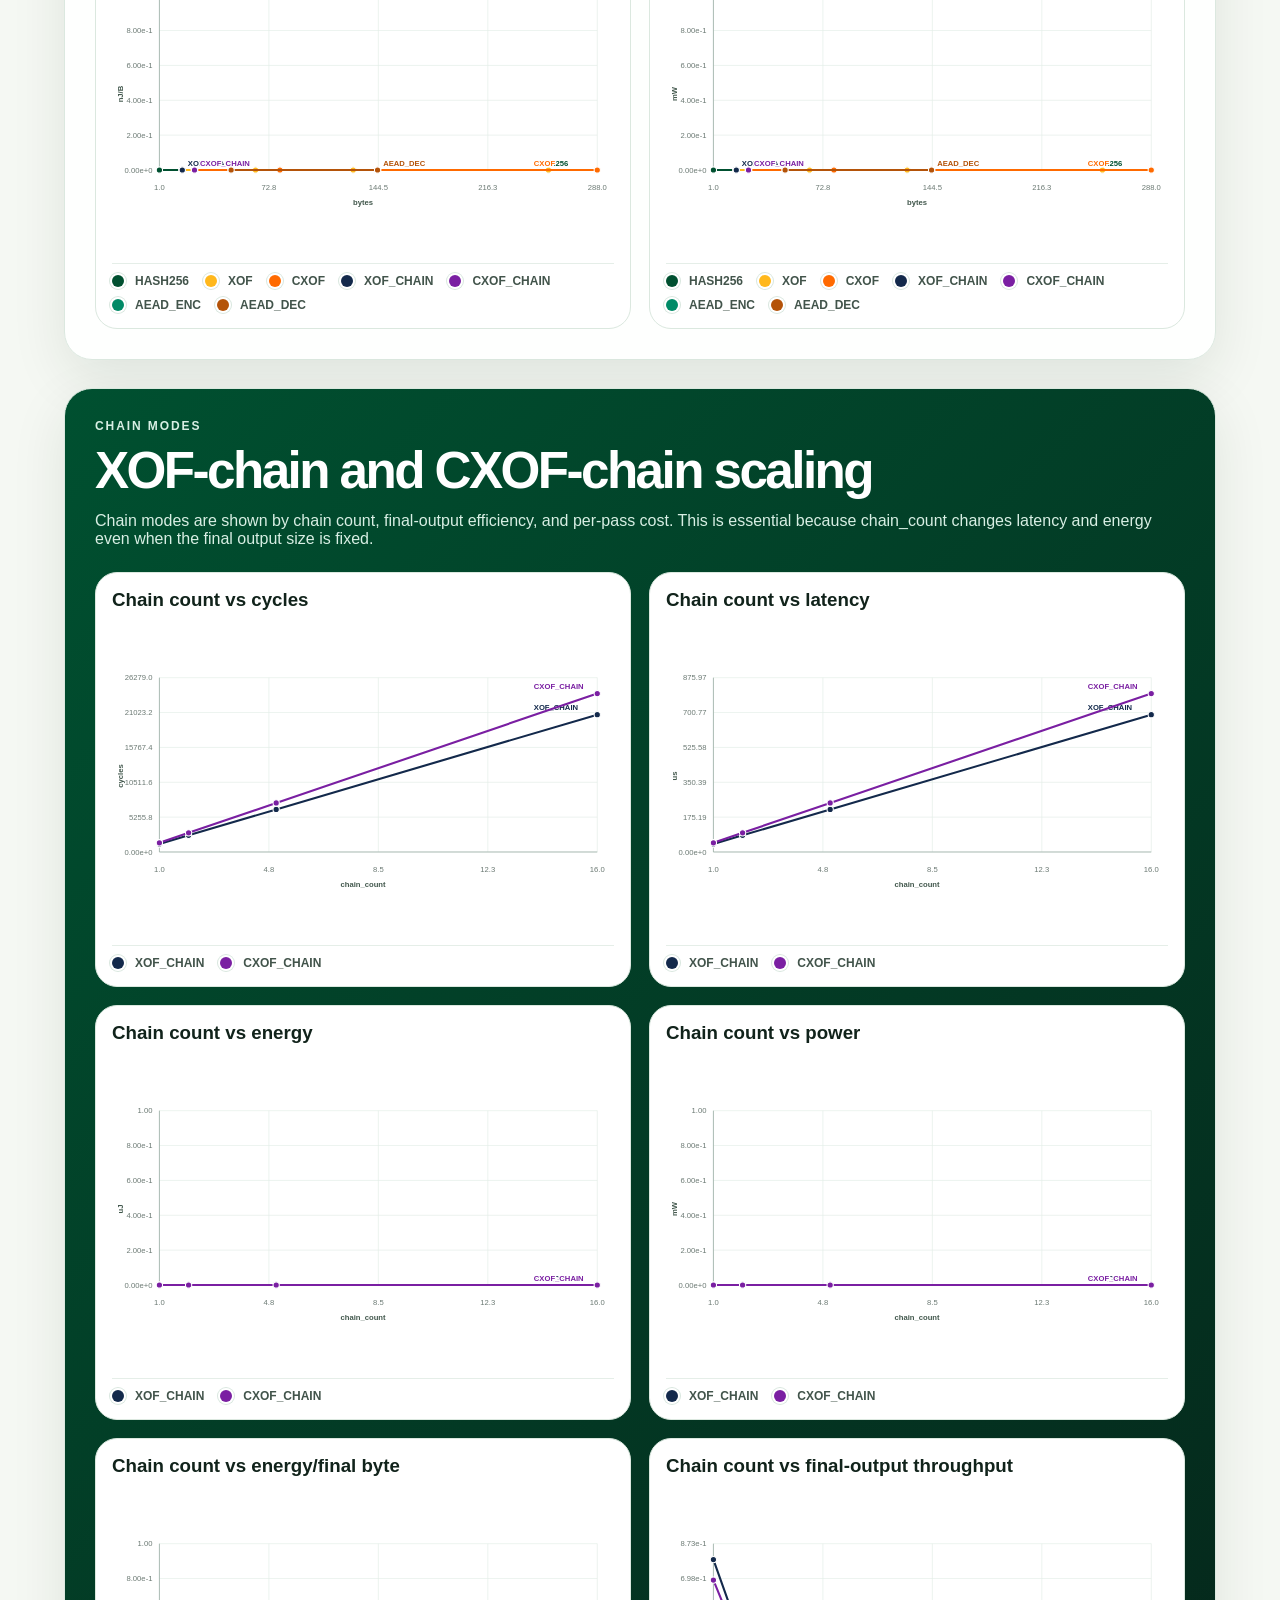
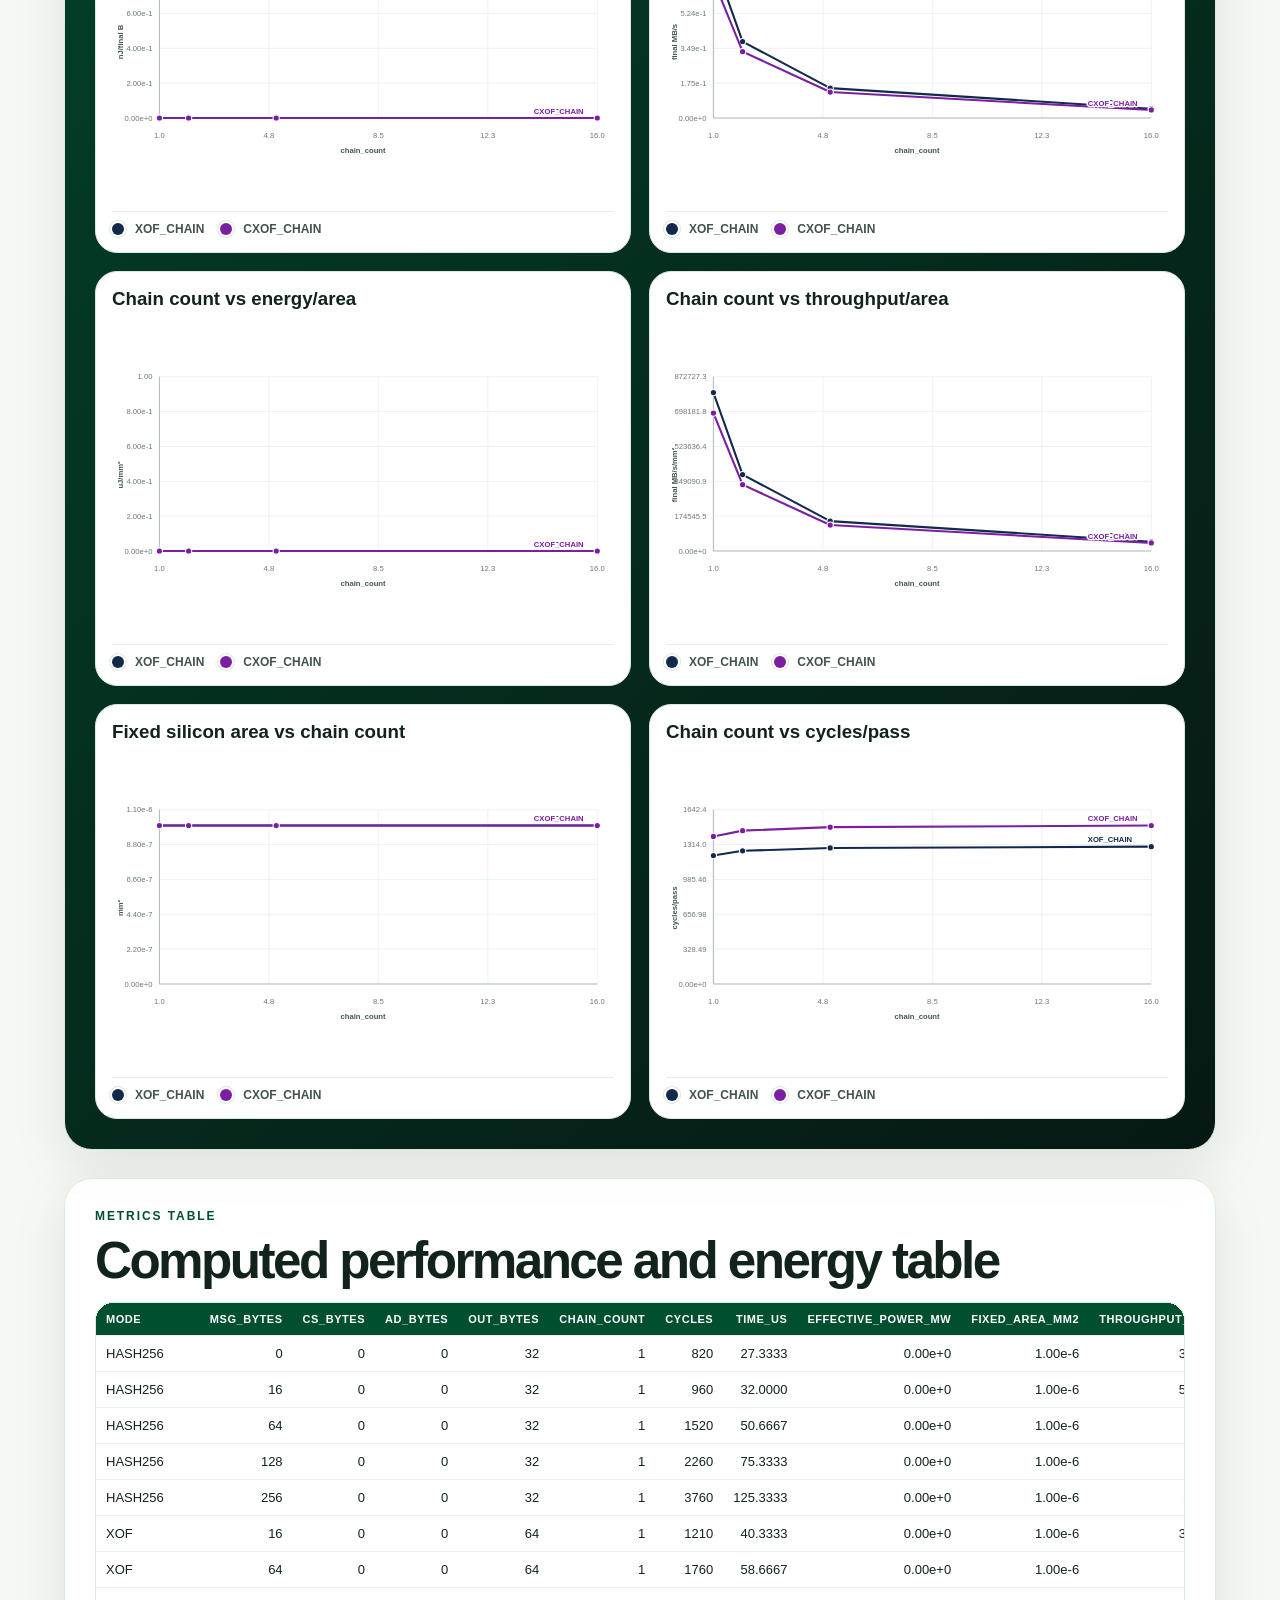
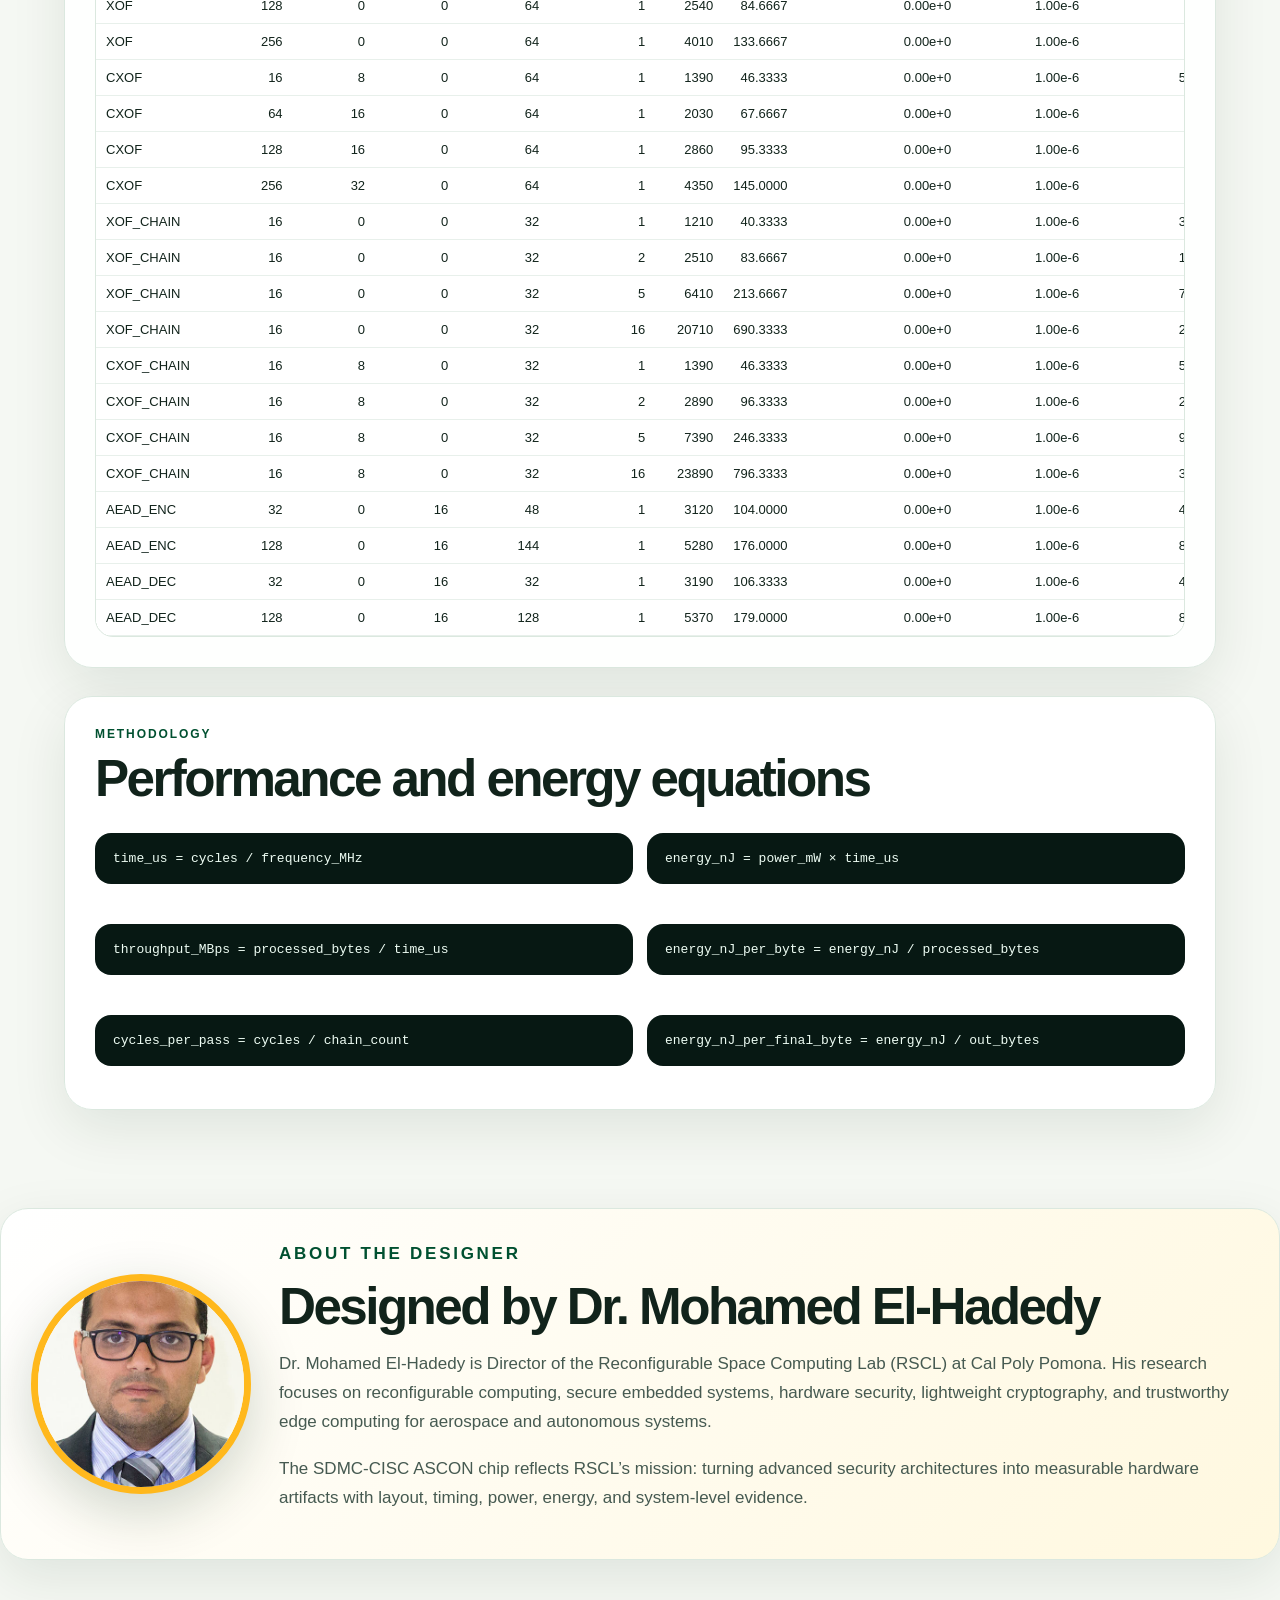
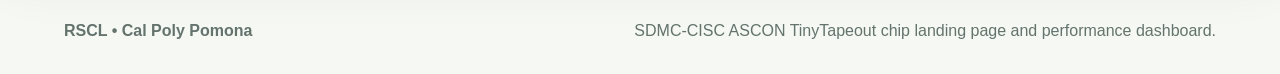
==== commit 1fe5fe33: "Add SDMC-CISC designer section" ====
--- a/sdmc-cisc/index.html
+++ b/sdmc-cisc/index.html
@@ -284,6 +284,28 @@
   </section>
 </main>
 
+
+<section class="panel designerPanel">
+  <div class="designerWrap">
+    <img src="assets/maly.jpg" alt="Dr. Mohamed El-Hadedy">
+    <div>
+      <p class="kicker dark">About the designer</p>
+      <h2>Designed by Dr. Mohamed El-Hadedy</h2>
+      <p>
+        Dr. Mohamed El-Hadedy is Director of the Reconfigurable Space Computing Lab
+        (RSCL) at Cal Poly Pomona. His research focuses on reconfigurable computing,
+        secure embedded systems, hardware security, lightweight cryptography, and
+        trustworthy edge computing for aerospace and autonomous systems.
+      </p>
+      <p>
+        The SDMC-CISC ASCON chip reflects RSCL’s mission: turning advanced security
+        architectures into measurable hardware artifacts with layout, timing, power,
+        energy, and system-level evidence.
+      </p>
+    </div>
+  </div>
+</section>
+
 <footer>
   <b>RSCL • Cal Poly Pomona</b>
   <span>SDMC-CISC ASCON TinyTapeout chip landing page and performance dashboard.</span>
--- a/sdmc-cisc/assets/style.css
+++ b/sdmc-cisc/assets/style.css
@@ -234,3 +234,37 @@
   font-size:17px;
   max-width:1040px;
 }
+
+.designerPanel{
+  background:linear-gradient(135deg,#ffffff,#fff8df);
+}
+.designerWrap{
+  display:grid;
+  grid-template-columns:220px 1fr;
+  gap:28px;
+  align-items:center;
+}
+.designerWrap img{
+  width:220px;
+  height:220px;
+  object-fit:cover;
+  border-radius:50%;
+  border:7px solid #ffb81c;
+  box-shadow:0 18px 55px #00281730;
+  background:white;
+}
+.designerWrap p{
+  color:#465a51;
+  line-height:1.72;
+  font-size:17px;
+  max-width:980px;
+}
+@media(max-width:760px){
+  .designerWrap{
+    grid-template-columns:1fr;
+  }
+  .designerWrap img{
+    width:180px;
+    height:180px;
+  }
+}
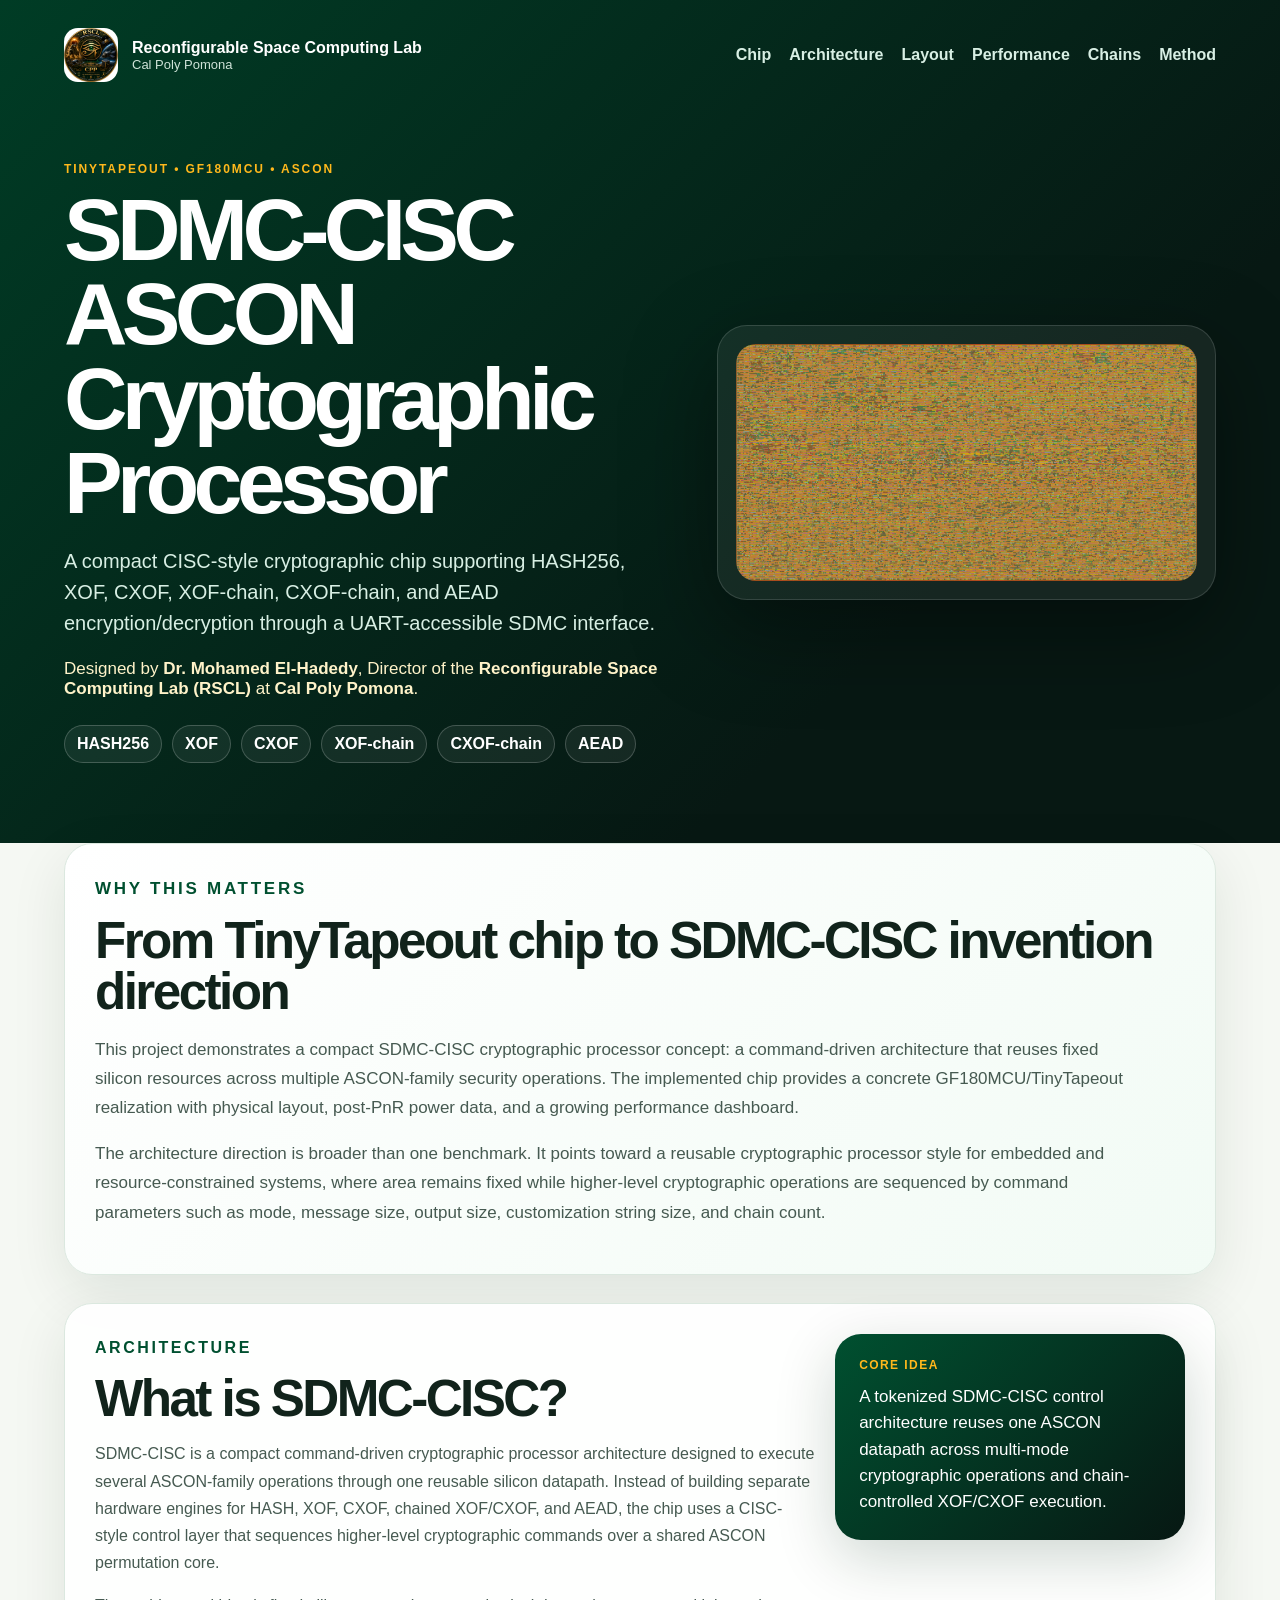
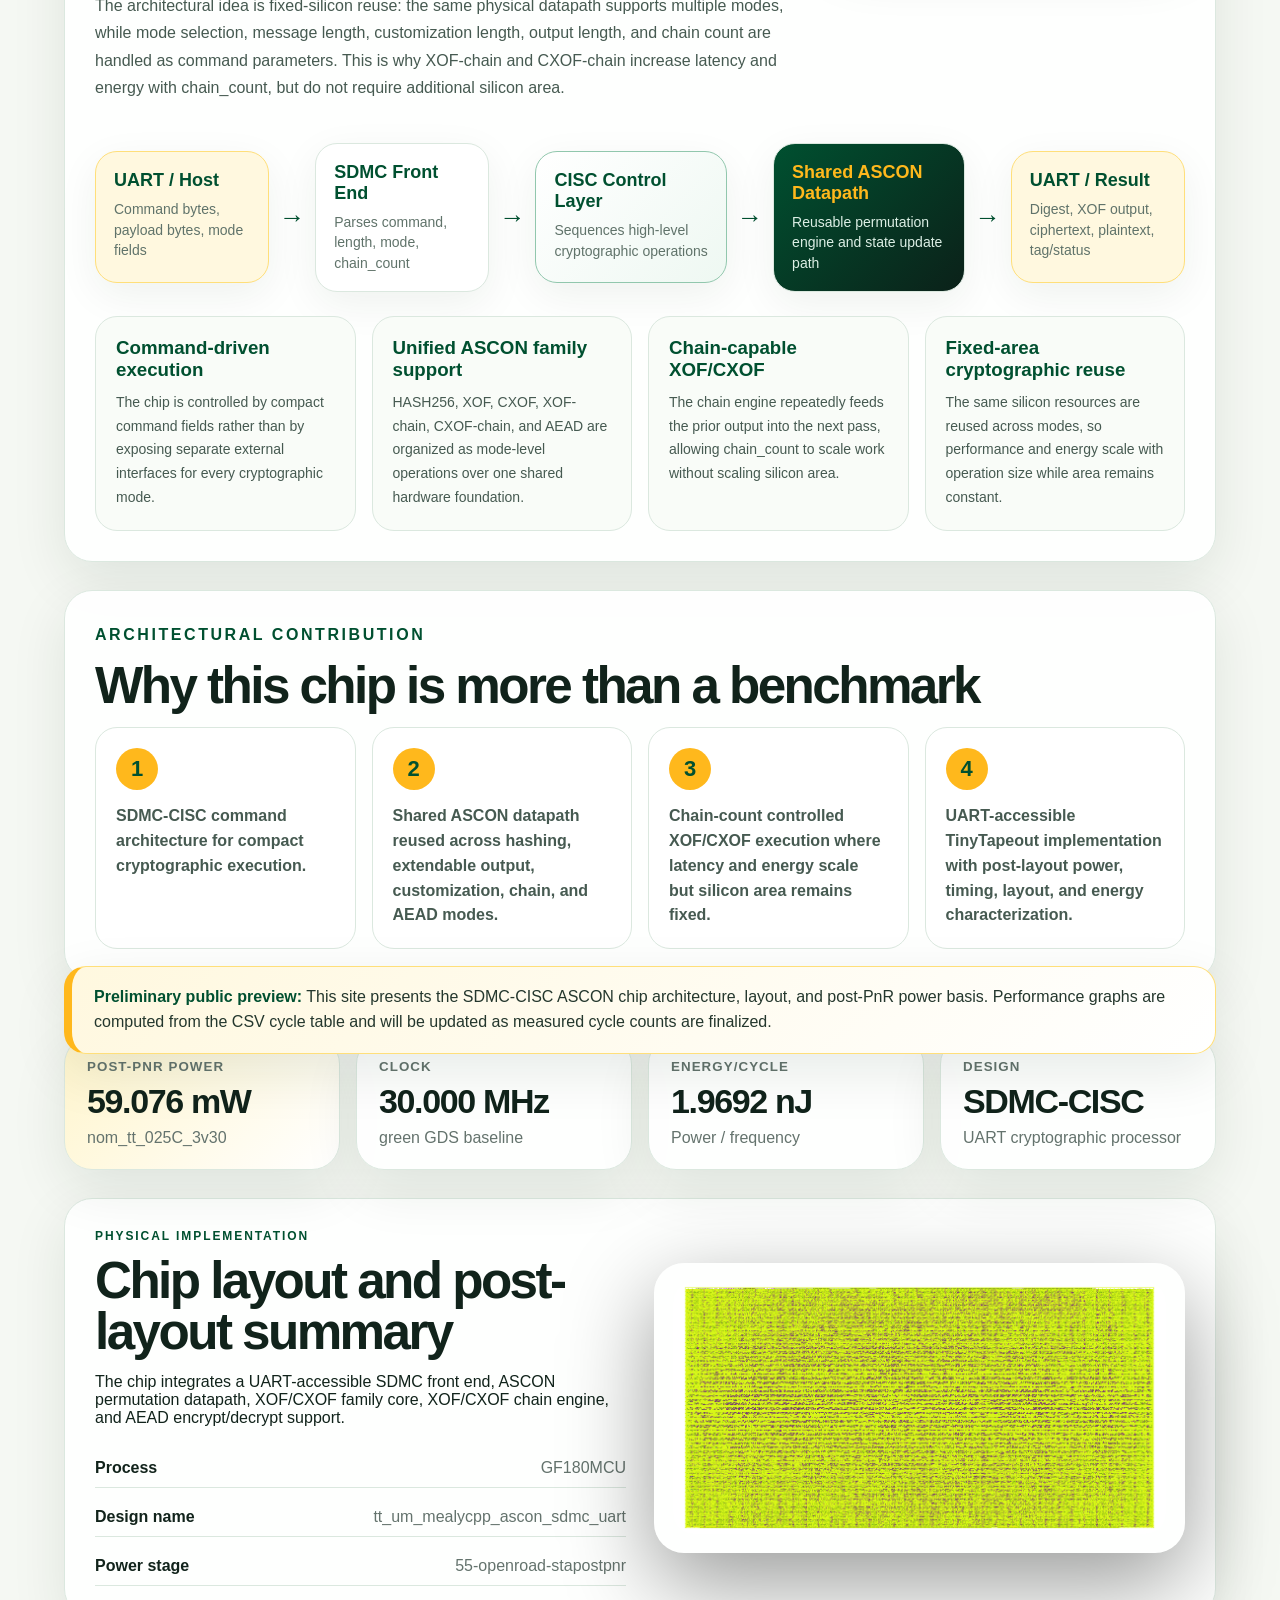
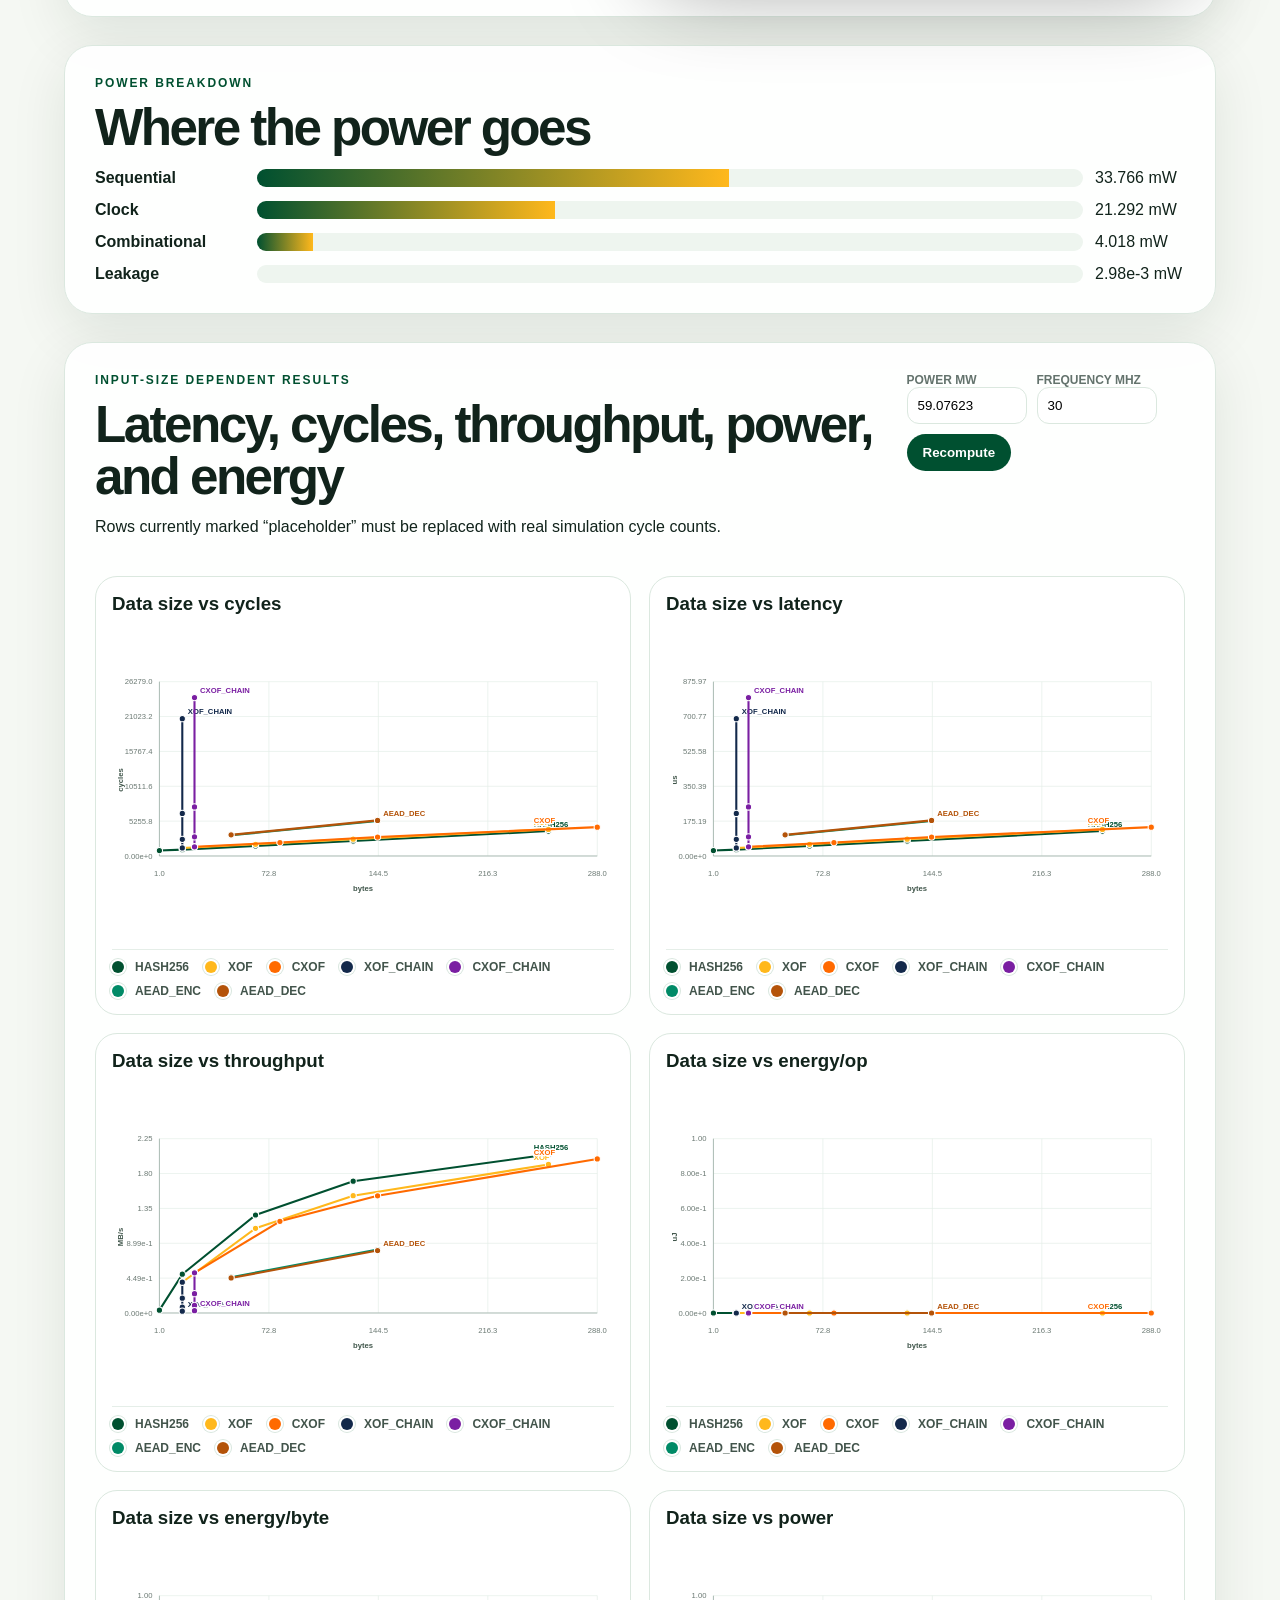
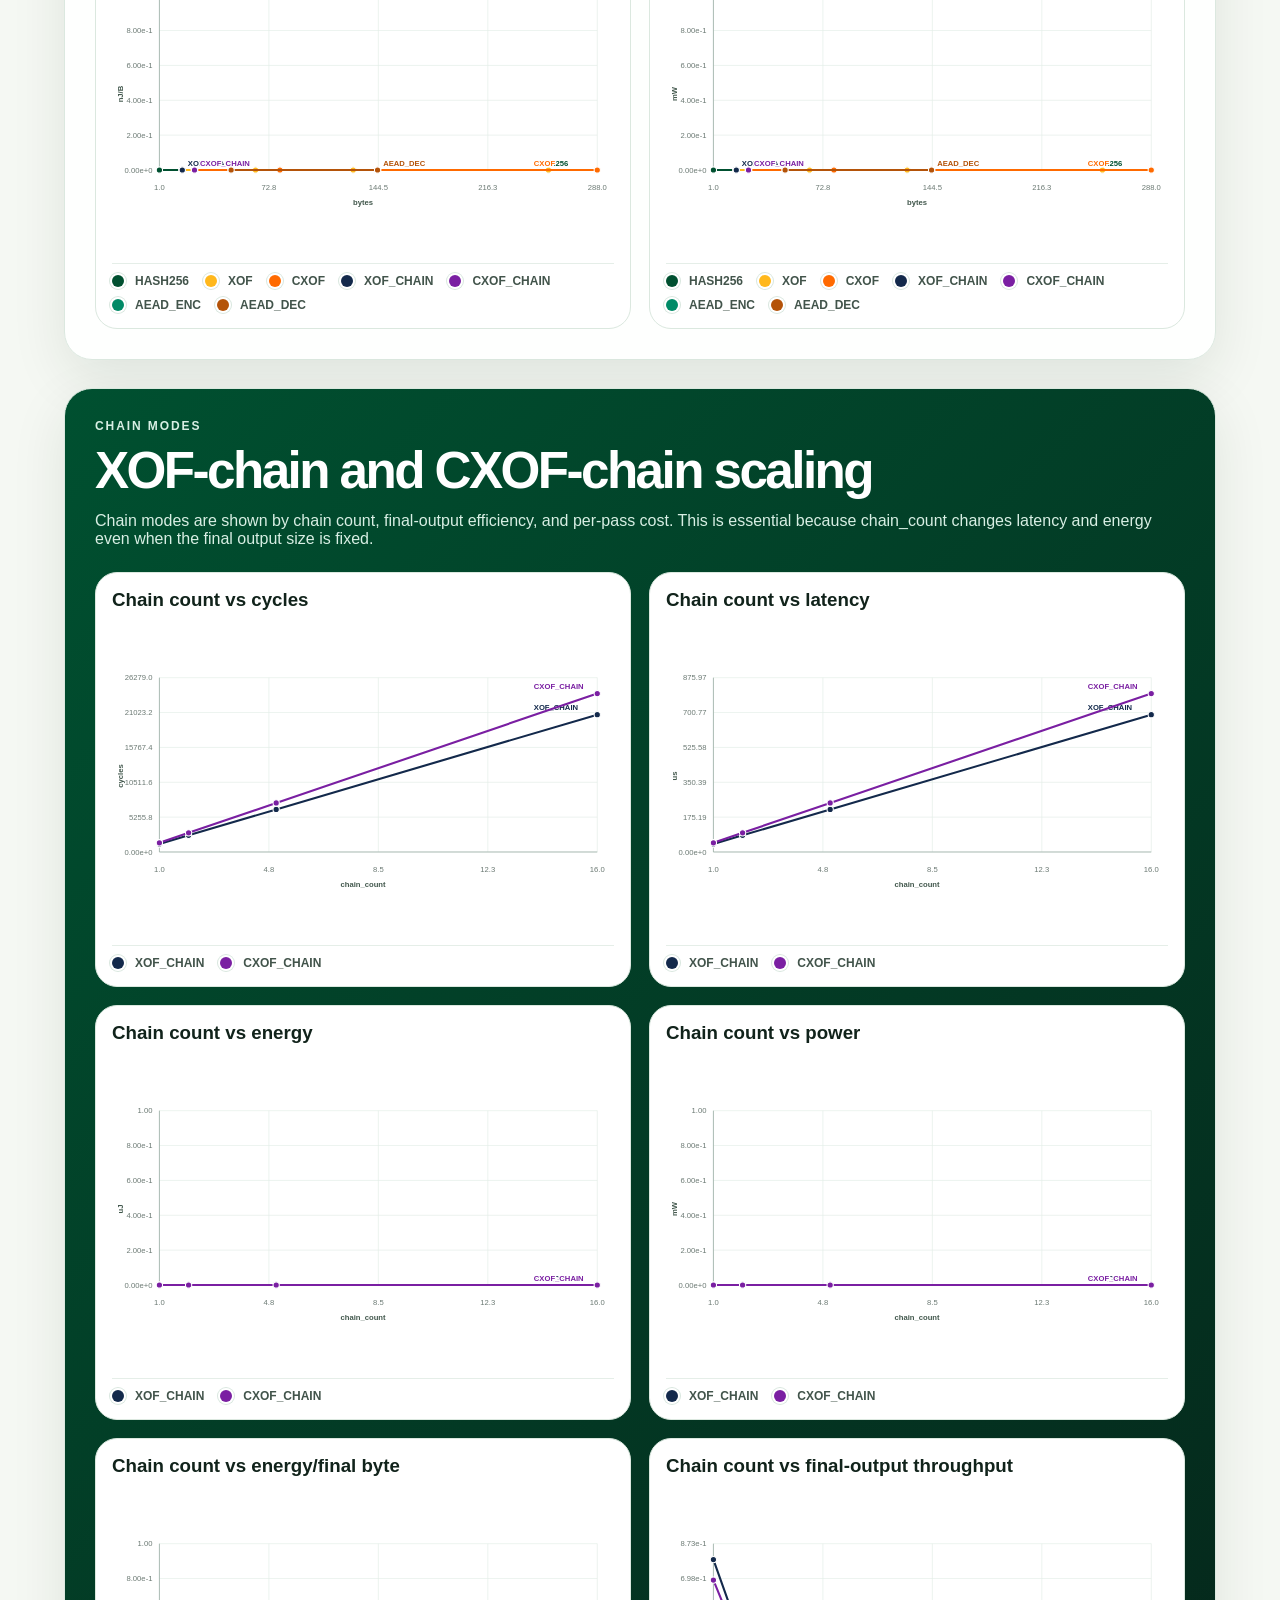
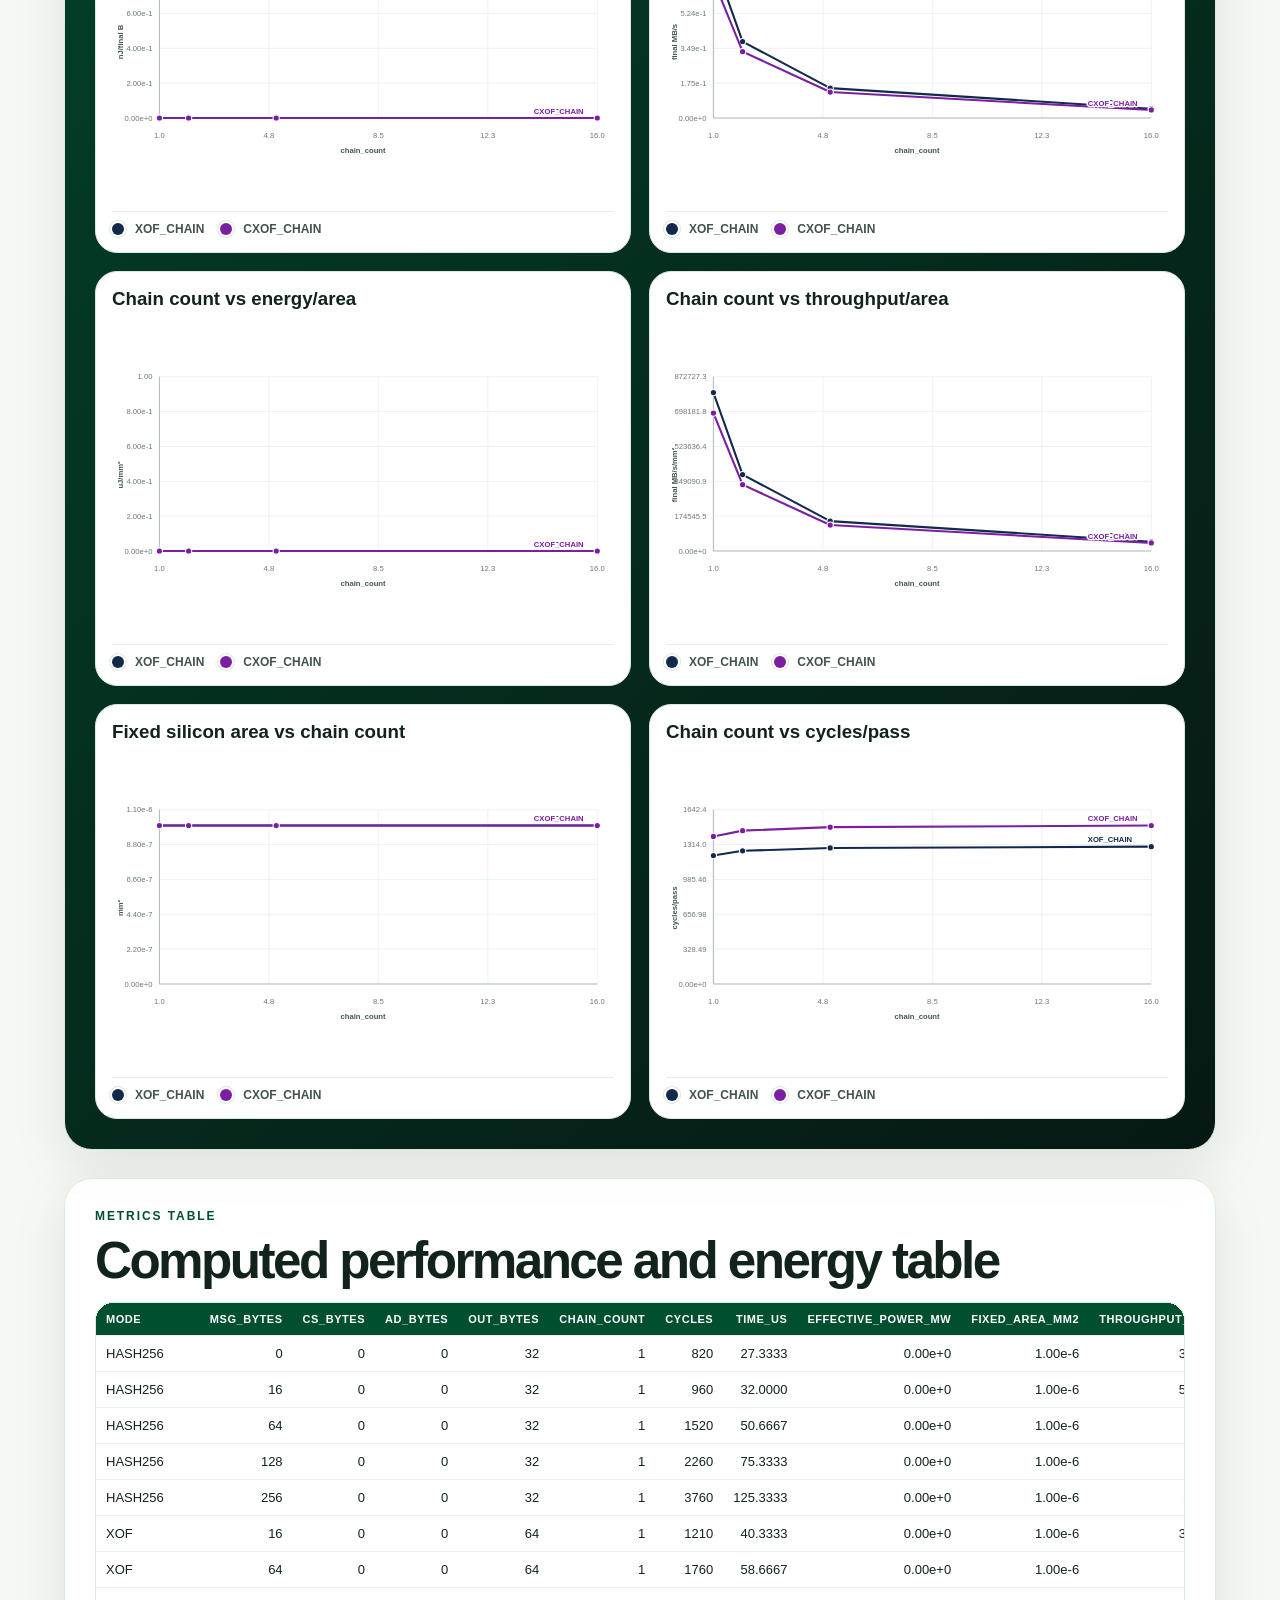
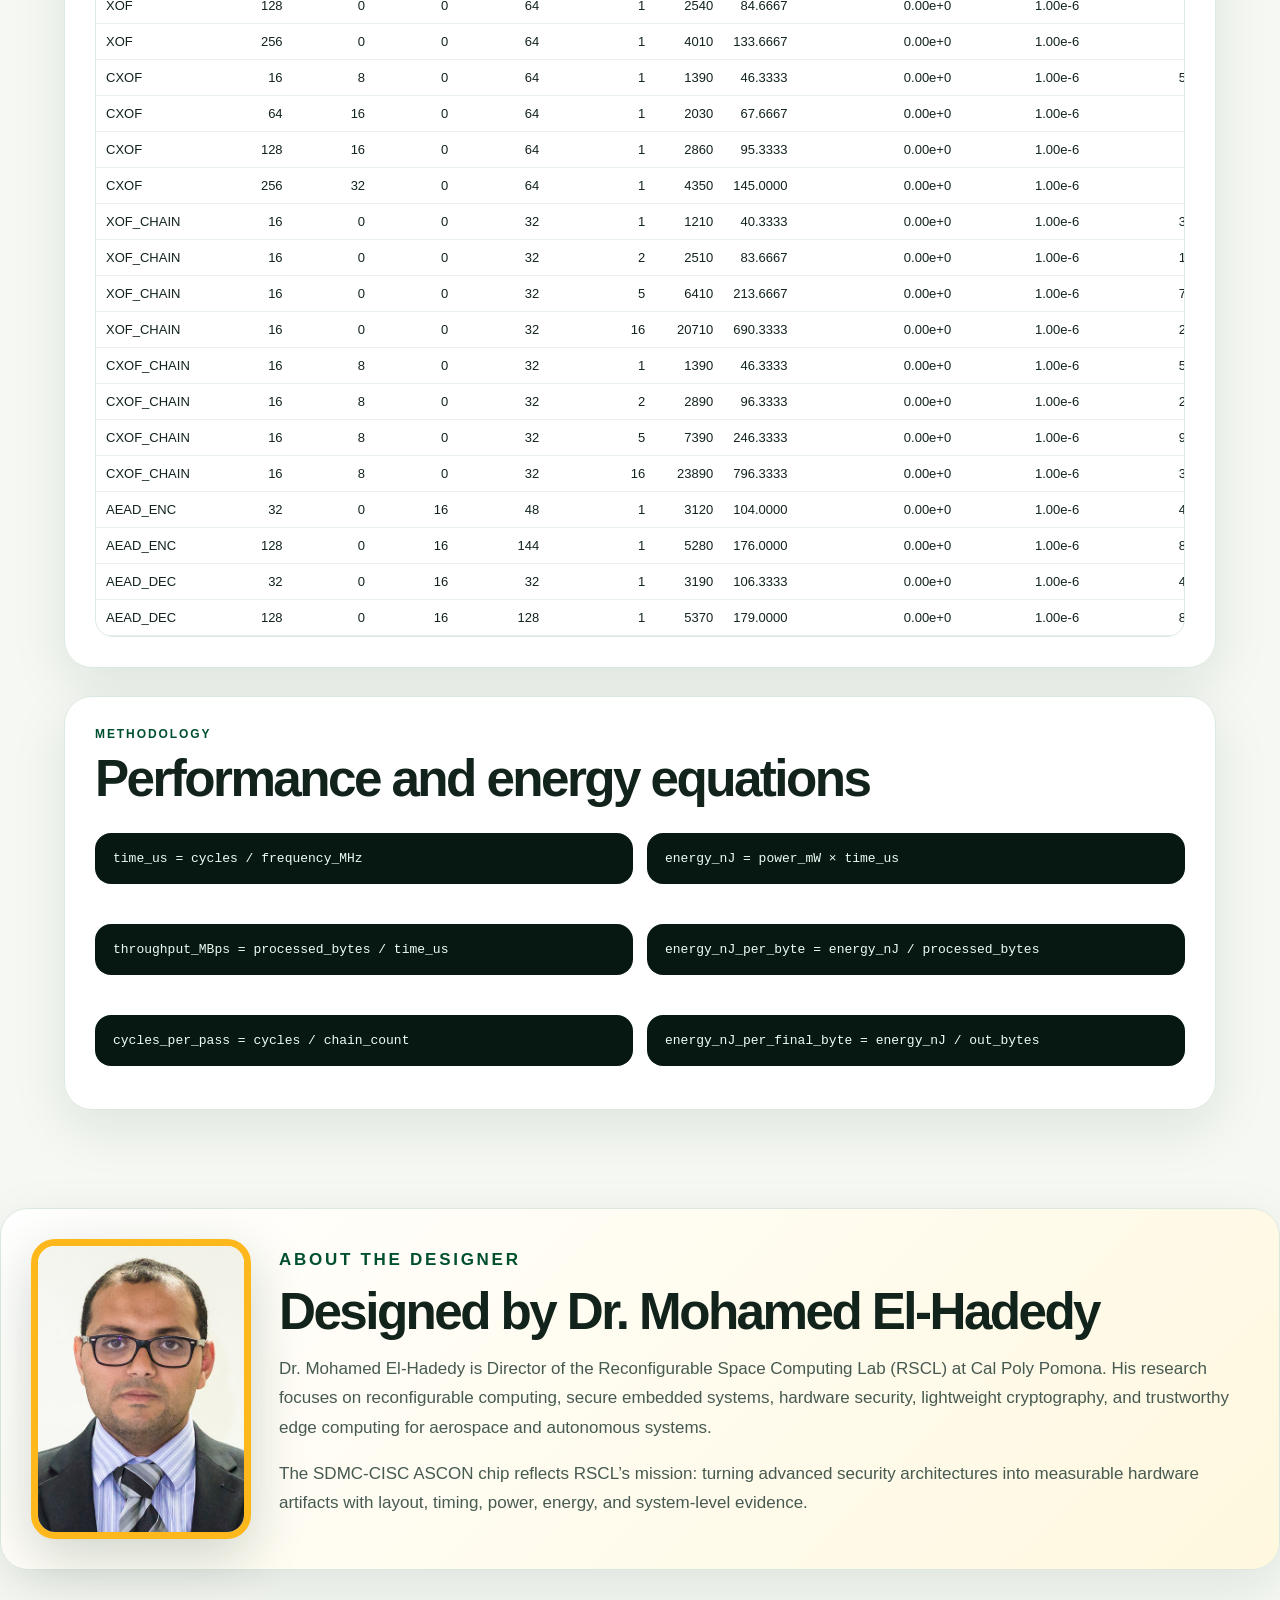
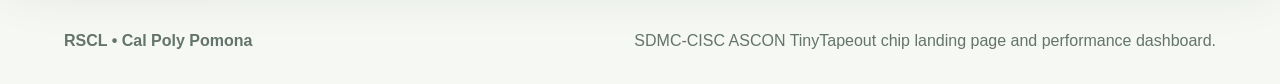
==== commit fcd98545: "Fix designer portrait crop" ====
--- a/sdmc-cisc/index.html
+++ b/sdmc-cisc/index.html
@@ -4,7 +4,7 @@
   <meta charset="utf-8">
   <meta name="viewport" content="width=device-width,initial-scale=1">
   <title>SDMC-CISC ASCON Chip | RSCL Cal Poly Pomona</title>
-  <link rel="stylesheet" href="assets/style.css">
+  <link rel="stylesheet" href="assets/style.css?v=20260604c">
 </head>
 <body>
 <header class="hero">
--- a/sdmc-cisc/assets/style.css
+++ b/sdmc-cisc/assets/style.css
@@ -268,3 +268,15 @@
     height:180px;
   }
 }
+
+/* Final designer portrait fix: use portrait frame, not circle crop */
+.designerWrap img{
+  width:220px !important;
+  height:300px !important;
+  object-fit:cover !important;
+  object-position:center top !important;
+  border-radius:24px !important;
+  border:7px solid #ffb81c !important;
+  box-shadow:0 18px 55px #00281730 !important;
+  background:white !important;
+}
